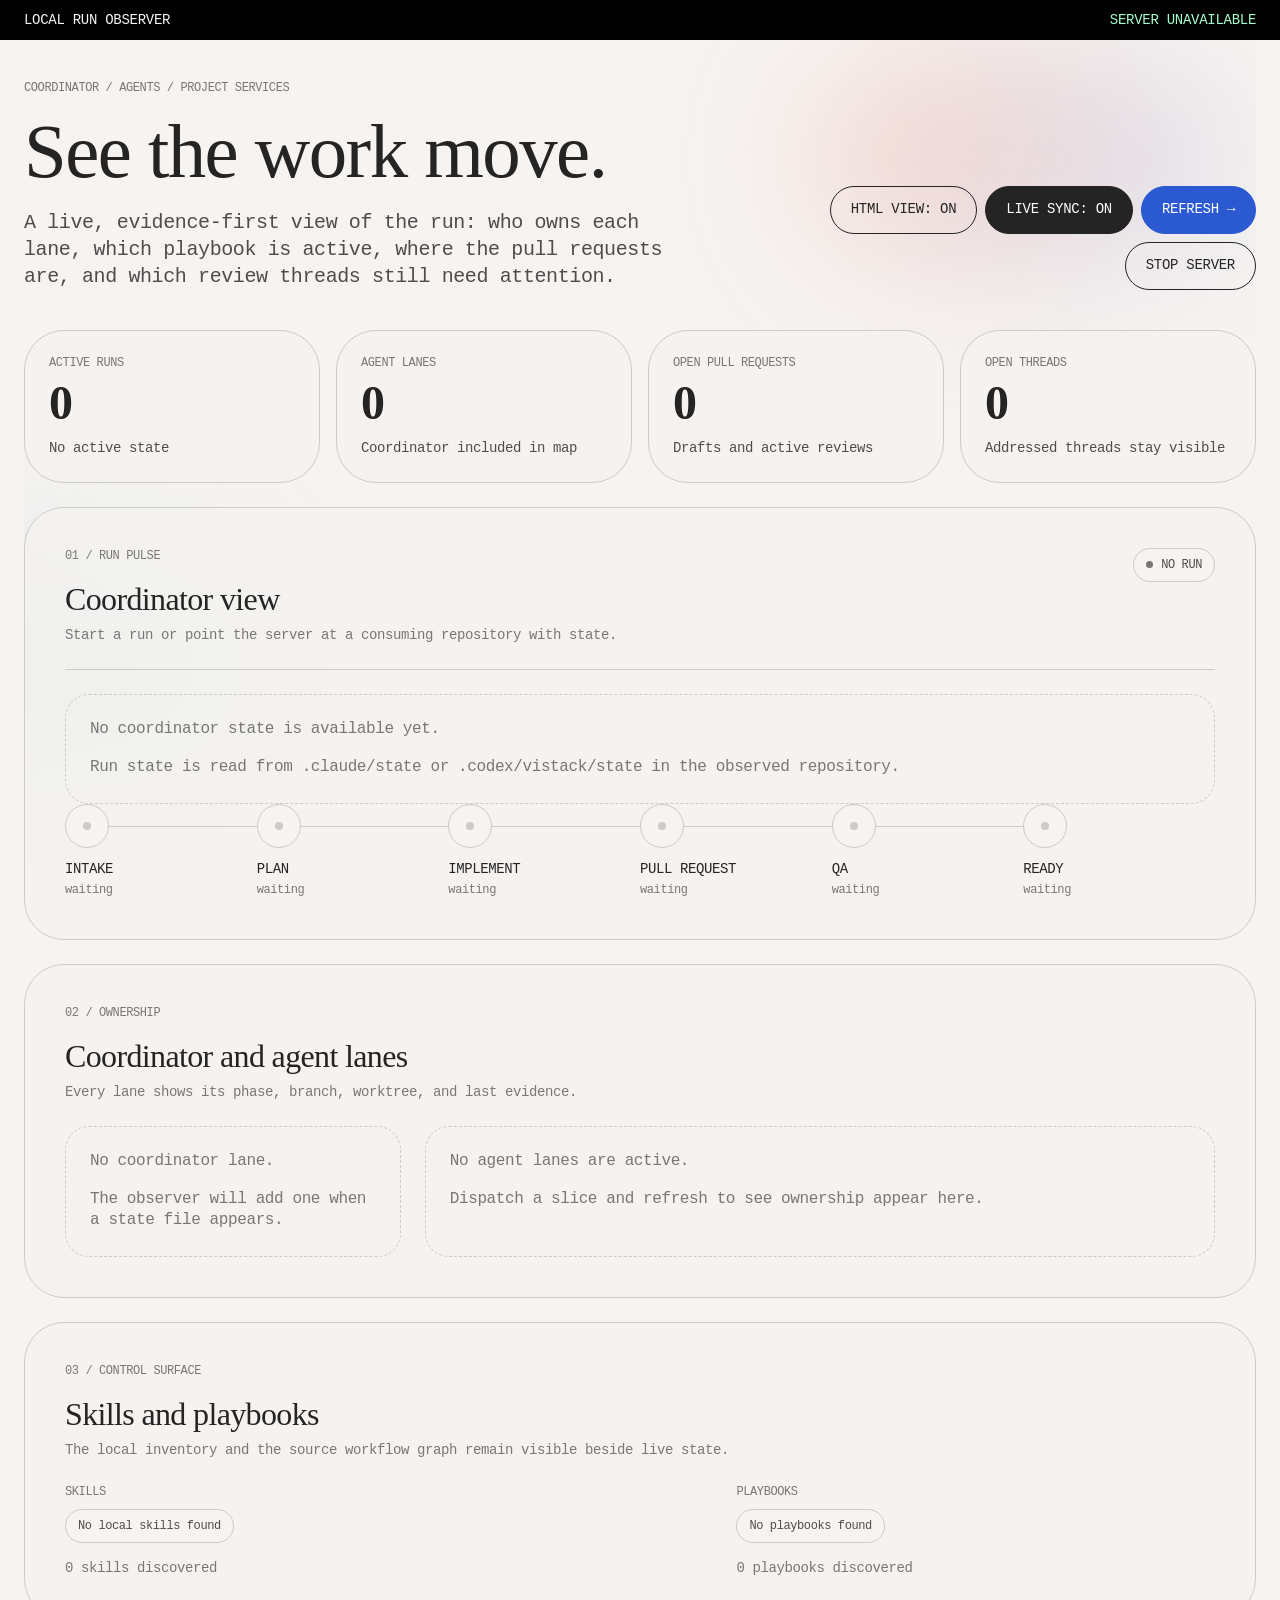
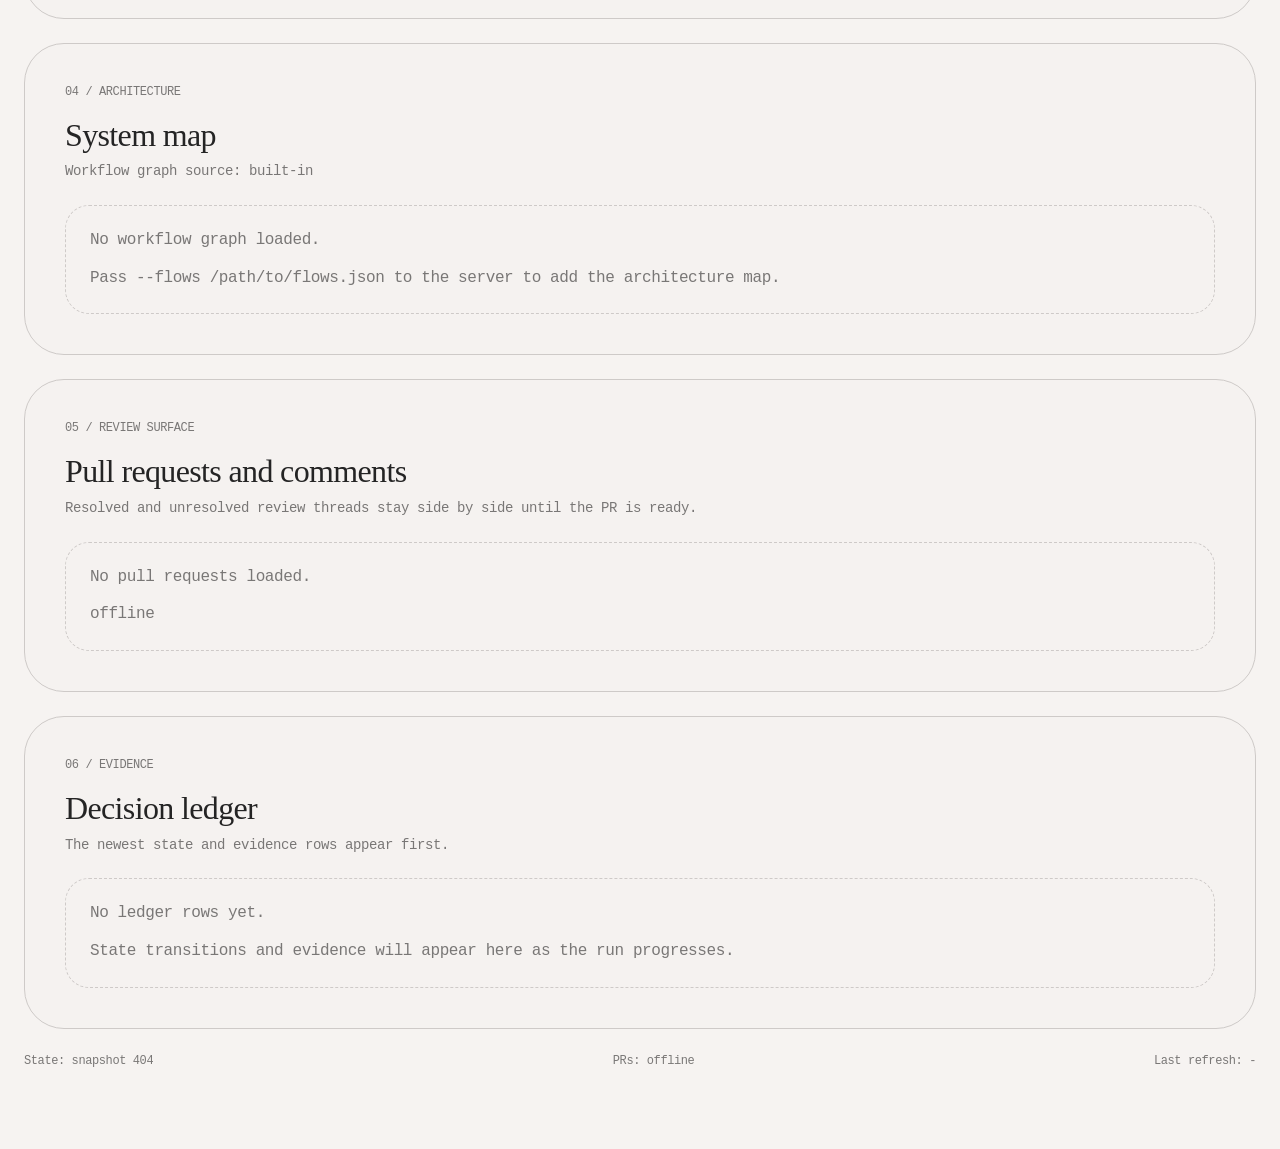
==== visualizer/index.html @ 1cca0b89 "Add local workflow observer" ====
<!doctype html>
<html lang="en">
  <head>
    <meta charset="utf-8">
    <meta name="viewport" content="width=device-width, initial-scale=1">
    <meta name="theme-color" content="#f6f3f1">
    <title>Run observer</title>
    <style>
      :root {
        --color-parchment: #f6f3f1;
        --color-lake-blue: #2b59d1;
        --color-periwinkle-mist: #cfdaf5;
        --color-sky-blue: #a0b5eb;
        --color-mint: #a7fccd;
        --color-coral: #ff9473;
        --color-gold: #ecda98;
        --color-crimson: #f37a0a;
        --color-off-black: #242424;
        --color-ink: #000000;
        --color-graphite: #4e4d4d;
        --color-smoke: #797776;
        --color-ash: #cecac8;
        --font-abc-diatype-mono: "ABC Diatype Mono", "JetBrains Mono", "IBM Plex Mono", ui-monospace, SFMono-Regular, Menlo, Monaco, Consolas, monospace;
        --font-untitled-serif: "Untitled Serif", Georgia, Cambria, "Times New Roman", Times, serif;
        --text-caption: 12px;
        --text-body-sm: 14px;
        --text-body: 16px;
        --text-label: 18px;
        --text-body-lg: 20px;
        --text-subheading: 24px;
        --text-heading-sm: 32px;
        --text-heading: 40px;
        --text-heading-lg: 48px;
        --spacing-8: 8px;
        --spacing-16: 16px;
        --spacing-24: 24px;
        --spacing-32: 32px;
        --spacing-40: 40px;
        --spacing-64: 64px;
        --radius-card: 40px;
        --radius-pill: 9999px;
        --page-max-width: 1432px;
      }

      * { box-sizing: border-box; }

      html { background: var(--color-parchment); }

      body {
        min-width: 320px;
        margin: 0;
        color: var(--color-off-black);
        background: var(--color-parchment);
        font-family: var(--font-abc-diatype-mono);
        font-size: var(--text-body);
        line-height: 1.35;
        letter-spacing: -0.4px;
      }

      button, a { font: inherit; }

      button { cursor: pointer; }

      .announcement {
        display: flex;
        min-height: 40px;
        align-items: center;
        justify-content: space-between;
        gap: var(--spacing-16);
        padding: 8px max(24px, calc((100vw - var(--page-max-width)) / 2));
        color: var(--color-parchment);
        background: var(--color-ink);
        font-size: var(--text-body-sm);
        text-transform: uppercase;
        letter-spacing: -0.28px;
      }

      .announcement strong { font-weight: 500; }

      .announcement span:last-child { color: var(--color-mint); }

      .shell {
        position: relative;
        width: min(100% - 48px, var(--page-max-width));
        margin: 0 auto;
        padding: var(--spacing-40) 0 80px;
        overflow: hidden;
      }

      .wash {
        position: absolute;
        z-index: 0;
        width: 420px;
        height: 220px;
        border-radius: 50%;
        filter: blur(70px);
        opacity: 0.34;
        pointer-events: none;
      }

      .wash-one { top: 10px; right: 2%; background: linear-gradient(110deg, var(--color-coral), var(--color-sky-blue)); }
      .wash-two { top: 520px; left: -180px; background: linear-gradient(110deg, var(--color-sky-blue), var(--color-mint)); }

      .topbar, .metrics, .layout, .sources { position: relative; z-index: 1; }

      .topbar {
        display: flex;
        align-items: end;
        justify-content: space-between;
        gap: var(--spacing-32);
        margin-bottom: var(--spacing-40);
      }

      .eyebrow {
        margin: 0 0 var(--spacing-16);
        color: var(--color-smoke);
        font-size: var(--text-caption);
        text-transform: uppercase;
        letter-spacing: -0.4px;
      }

      h1, h2, h3, p { margin-top: 0; }

      h1, h2, h3 { font-family: var(--font-untitled-serif); font-weight: 400; letter-spacing: -0.02em; }

      h1 { max-width: 690px; margin-bottom: var(--spacing-16); font-size: clamp(40px, 6vw, 80px); line-height: 1.05; }

      h2 { margin-bottom: 0; font-size: var(--text-heading-sm); line-height: 1.2; }

      h3 { margin-bottom: 8px; font-size: var(--text-subheading); line-height: 1.2; }

      .lede { max-width: 720px; margin-bottom: 0; color: var(--color-graphite); font-size: var(--text-body-lg); }

      .actions { display: flex; flex-wrap: wrap; justify-content: end; gap: var(--spacing-8); }

      .button {
        min-height: 48px;
        border: 1px solid var(--color-off-black);
        border-radius: 100px;
        padding: 12px 20px;
        color: var(--color-off-black);
        background: transparent;
        font-size: var(--text-body-sm);
        text-transform: uppercase;
        letter-spacing: -0.28px;
      }

      .button:hover, .button:focus-visible { background: var(--color-periwinkle-mist); outline: none; }

      .button-blue { border-color: var(--color-lake-blue); color: #fff; background: var(--color-lake-blue); }
      .button-blue:hover, .button-blue:focus-visible { color: var(--color-off-black); background: var(--color-sky-blue); }
      .button-dark { color: #fff; background: var(--color-off-black); }
      .button-dark:hover, .button-dark:focus-visible { color: var(--color-off-black); }

      .metrics {
        display: grid;
        grid-template-columns: repeat(4, 1fr);
        gap: var(--spacing-16);
        margin-bottom: var(--spacing-24);
      }

      .metric, .panel {
        border: 1px solid var(--color-ash);
        border-radius: var(--radius-card);
        background: rgba(246, 243, 241, 0.8);
      }

      .metric { min-height: 134px; padding: var(--spacing-24); }

      .metric-label, .meta-label {
        display: block;
        margin-bottom: var(--spacing-8);
        color: var(--color-smoke);
        font-size: var(--text-caption);
        text-transform: uppercase;
      }

      .metric-value { font-family: var(--font-untitled-serif); font-size: var(--text-heading-lg); line-height: 1; }

      .metric-note { margin: 12px 0 0; color: var(--color-graphite); font-size: var(--text-body-sm); }

      .layout { display: grid; gap: var(--spacing-24); }

      .panel { padding: var(--spacing-40); }

      .panel-header {
        display: flex;
        align-items: start;
        justify-content: space-between;
        gap: var(--spacing-16);
        margin-bottom: var(--spacing-24);
      }

      .panel-title { margin-bottom: 8px; }

      .panel-kicker { margin: 0; color: var(--color-smoke); font-size: var(--text-body-sm); }

      .status {
        display: inline-flex;
        align-items: center;
        gap: 8px;
        border: 1px solid var(--color-ash);
        border-radius: var(--radius-pill);
        padding: 8px 12px;
        color: var(--color-graphite);
        background: var(--color-parchment);
        font-size: var(--text-caption);
        text-transform: uppercase;
        white-space: nowrap;
      }

      .status::before { width: 7px; height: 7px; border-radius: 50%; background: var(--color-smoke); content: ""; }
      .status-live::before, .status-pass::before { background: #22834b; }
      .status-warn::before { background: var(--color-crimson); }
      .status-fail::before { background: var(--color-coral); }

      .run-summary {
        display: grid;
        grid-template-columns: 1.4fr 1fr 1fr;
        gap: var(--spacing-16);
        border-top: 1px solid var(--color-ash);
        padding-top: var(--spacing-24);
      }

      .summary-value { margin: 0; color: var(--color-off-black); font-size: var(--text-label); }
      .summary-value.serif { font-family: var(--font-untitled-serif); font-size: var(--text-subheading); }
      .summary-value.muted { color: var(--color-smoke); }

      .pipeline {
        display: grid;
        grid-template-columns: repeat(6, minmax(120px, 1fr));
        gap: 0;
        overflow-x: auto;
      }

      .stage { position: relative; min-width: 120px; padding-right: var(--spacing-16); }
      .stage:not(:last-child)::after { position: absolute; top: 22px; right: 0; width: 100%; border-top: 1px solid var(--color-ash); content: ""; }
      .stage-dot { position: relative; z-index: 1; width: 44px; height: 44px; margin-bottom: 12px; border: 1px solid var(--color-ash); border-radius: 50%; background: var(--color-parchment); }
      .stage-dot::after { position: absolute; top: 50%; left: 50%; width: 8px; height: 8px; border-radius: 50%; background: var(--color-ash); content: ""; transform: translate(-50%, -50%); }
      .stage.is-current .stage-dot { border-color: var(--color-lake-blue); background: var(--color-periwinkle-mist); }
      .stage.is-current .stage-dot::after { background: var(--color-lake-blue); }
      .stage.is-done .stage-dot::after { background: #22834b; }
      .stage-label { margin: 0 0 4px; font-size: var(--text-body-sm); text-transform: uppercase; }
      .stage-detail { margin: 0; color: var(--color-smoke); font-size: var(--text-caption); }

      .split { display: grid; grid-template-columns: minmax(250px, 0.85fr) minmax(0, 2fr); gap: var(--spacing-24); }

      .coordinator-card { min-height: 100%; border-radius: 24px; padding: var(--spacing-24); background: var(--color-periwinkle-mist); }
      .coordinator-card h3 { margin-bottom: var(--spacing-24); }
      .coordinator-card .meta-label { color: var(--color-graphite); }
      .monitor-row { display: flex; align-items: center; justify-content: space-between; gap: 12px; border-top: 1px solid rgba(36, 36, 36, 0.2); padding: 12px 0; font-size: var(--text-body-sm); }
      .monitor-row:last-child { padding-bottom: 0; }
      .monitor-row strong { font-weight: 500; text-align: right; }

      .agent-grid { display: grid; grid-template-columns: repeat(2, minmax(0, 1fr)); gap: var(--spacing-16); }
      .agent-card { border: 1px solid var(--color-ash); border-radius: 24px; padding: var(--spacing-24); background: rgba(246, 243, 241, 0.72); }
      .agent-top { display: flex; align-items: start; justify-content: space-between; gap: 12px; margin-bottom: var(--spacing-16); }
      .agent-role { margin: 0; font-family: var(--font-untitled-serif); font-size: var(--text-subheading); }
      .agent-model { color: var(--color-smoke); font-size: var(--text-caption); text-transform: uppercase; }
      .agent-meta { display: grid; gap: 8px; margin: 0; }
      .agent-meta div { display: flex; justify-content: space-between; gap: var(--spacing-16); font-size: var(--text-body-sm); }
      .agent-meta dt { color: var(--color-smoke); text-transform: uppercase; }
      .agent-meta dd { max-width: 68%; margin: 0; overflow: hidden; text-align: right; text-overflow: ellipsis; white-space: nowrap; }

      .surface-grid { display: grid; grid-template-columns: minmax(0, 1.15fr) minmax(0, 0.85fr); gap: var(--spacing-24); }
      .chip-list { display: flex; flex-wrap: wrap; gap: 8px; }
      .chip { border: 1px solid var(--color-ash); border-radius: var(--radius-pill); padding: 8px 12px; color: var(--color-graphite); background: var(--color-parchment); font-size: var(--text-caption); }
      .chip.active { border-color: var(--color-lake-blue); color: var(--color-off-black); background: var(--color-periwinkle-mist); }
      .surface-note { margin: var(--spacing-16) 0 0; color: var(--color-smoke); font-size: var(--text-body-sm); }

      .pr-list { display: grid; gap: var(--spacing-16); }
      .pr-card { border: 1px solid var(--color-ash); border-radius: 24px; padding: var(--spacing-24); background: rgba(246, 243, 241, 0.72); }
      .pr-head { display: flex; align-items: start; justify-content: space-between; gap: var(--spacing-16); margin-bottom: var(--spacing-16); }
      .pr-title { margin: 0; font-family: var(--font-untitled-serif); font-size: var(--text-subheading); line-height: 1.2; }
      .pr-title a { color: inherit; text-decoration: none; }
      .pr-title a:hover { text-decoration: underline; }
      .pr-number { color: var(--color-smoke); font-family: var(--font-abc-diatype-mono); font-size: var(--text-body-sm); }
      .pr-meta { display: flex; flex-wrap: wrap; gap: 8px 16px; color: var(--color-graphite); font-size: var(--text-body-sm); }
      .pr-meta span { display: inline-flex; align-items: center; gap: 6px; }
      .comment-count { border-radius: var(--radius-pill); padding: 6px 10px; font-size: var(--text-caption); text-transform: uppercase; }
      .comment-count.addressed { background: var(--color-mint); }
      .comment-count.open { background: var(--color-coral); }
      .thread-list { display: flex; flex-wrap: wrap; gap: 8px; margin-top: var(--spacing-16); }
      .thread { border: 1px solid var(--color-ash); border-radius: var(--radius-pill); padding: 6px 10px; color: var(--color-smoke); font-size: var(--text-caption); }
      .thread.is-open { border-color: var(--color-coral); color: var(--color-off-black); }

      .activity { width: 100%; border-collapse: collapse; font-size: var(--text-body-sm); }
      .activity th { padding: 0 12px 12px 0; color: var(--color-smoke); font-size: var(--text-caption); font-weight: 400; text-align: left; text-transform: uppercase; }
      .activity td { border-top: 1px solid var(--color-ash); padding: 12px 12px 12px 0; vertical-align: top; }
      .activity td:first-child { width: 150px; color: var(--color-smoke); white-space: nowrap; }
      .activity td:nth-child(2) { width: 100px; text-transform: uppercase; }
      .activity td:last-child { color: var(--color-graphite); }
      .result-pass { color: #22834b; }
      .result-fail { color: var(--color-crimson); }

      .map { display: grid; grid-template-columns: repeat(7, minmax(150px, 1fr)); gap: 12px; overflow-x: auto; }
      .map-column { min-width: 150px; }
      .map-column-title { min-height: 38px; border-bottom: 1px solid var(--color-ash); color: var(--color-smoke); font-size: var(--text-caption); text-transform: uppercase; }
      .map-items { display: grid; gap: 8px; padding-top: 12px; }
      .map-item { border: 1px solid var(--color-ash); border-radius: var(--radius-pill); padding: 10px 12px; background: var(--color-parchment); font-size: var(--text-caption); }
      .map-item small { display: block; margin-top: 4px; color: var(--color-smoke); font-size: 10px; }

      .empty { border: 1px dashed var(--color-ash); border-radius: 24px; padding: var(--spacing-24); color: var(--color-smoke); }
      .empty p:last-child { margin-bottom: 0; }

      .sources { display: flex; flex-wrap: wrap; justify-content: space-between; gap: var(--spacing-16); margin-top: var(--spacing-24); color: var(--color-smoke); font-size: var(--text-caption); }
      .sources span { max-width: 100%; overflow: hidden; text-overflow: ellipsis; white-space: nowrap; }

      .view-disabled .metrics, .view-disabled .layout, .view-disabled .sources { display: none; }
      .view-disabled .shell { min-height: calc(100vh - 40px); }
      .view-disabled .topbar { opacity: 0.55; }
      .view-disabled .topbar:has(#view-toggle:focus-visible) { opacity: 1; }

      @media (max-width: 920px) {
        .topbar, .split, .surface-grid { grid-template-columns: 1fr; }
        .topbar { align-items: start; flex-direction: column; }
        .actions { justify-content: start; }
        .metrics { grid-template-columns: repeat(2, 1fr); }
        .run-summary { grid-template-columns: 1fr 1fr; }
        .run-summary > :first-child { grid-column: 1 / -1; }
      }

      @media (max-width: 620px) {
        .announcement { padding: 8px 16px; }
        .shell { width: min(100% - 32px, var(--page-max-width)); padding-top: var(--spacing-24); }
        .panel { padding: var(--spacing-24); }
        .metrics, .agent-grid { grid-template-columns: 1fr; }
        .run-summary { grid-template-columns: 1fr; }
        .run-summary > :first-child { grid-column: auto; }
        .panel-header { flex-direction: column; }
        .activity th:nth-child(3), .activity td:nth-child(3) { display: none; }
      }
    </style>
  </head>
  <body>
    <div class="announcement">
      <strong>LOCAL RUN OBSERVER</strong>
      <span id="connection-status">STARTING</span>
    </div>

    <main class="shell">
      <div class="wash wash-one"></div>
      <div class="wash wash-two"></div>

      <header class="topbar">
        <div>
          <p class="eyebrow">Coordinator / agents / project services</p>
          <h1>See the work move.</h1>
          <p class="lede">A live, evidence-first view of the run: who owns each lane, which playbook is active, where the pull requests are, and which review threads still need attention.</p>
        </div>
        <div class="actions" aria-label="Observer controls">
          <button class="button" id="view-toggle" type="button" aria-pressed="true">HTML VIEW: ON</button>
          <button class="button button-dark" id="sync-toggle" type="button" aria-pressed="true">LIVE SYNC: ON</button>
          <button class="button button-blue" id="refresh-now" type="button">REFRESH →</button>
          <button class="button" id="server-stop" type="button">STOP SERVER</button>
        </div>
      </header>

      <section class="metrics" aria-label="Run metrics">
        <article class="metric"><span class="metric-label">Active runs</span><strong class="metric-value" id="metric-runs">0</strong><p class="metric-note" id="metric-run-note">No state loaded</p></article>
        <article class="metric"><span class="metric-label">Agent lanes</span><strong class="metric-value" id="metric-agents">0</strong><p class="metric-note">Coordinator included in map</p></article>
        <article class="metric"><span class="metric-label">Open pull requests</span><strong class="metric-value" id="metric-prs">0</strong><p class="metric-note">Drafts and active reviews</p></article>
        <article class="metric"><span class="metric-label">Open threads</span><strong class="metric-value" id="metric-threads">0</strong><p class="metric-note">Addressed threads stay visible</p></article>
      </section>

      <div class="layout">
        <section class="panel" aria-labelledby="run-heading">
          <div class="panel-header">
            <div>
              <p class="eyebrow">01 / Run pulse</p>
              <h2 class="panel-title" id="run-heading">Coordinator view</h2>
              <p class="panel-kicker" id="run-kicker">Waiting for a state file.</p>
            </div>
            <span class="status" id="run-status">NO RUN</span>
          </div>
          <div class="run-summary" id="run-summary"></div>
          <div class="pipeline" id="pipeline" aria-label="Run phases"></div>
        </section>

        <section class="panel" aria-labelledby="agents-heading">
          <div class="panel-header">
            <div>
              <p class="eyebrow">02 / Ownership</p>
              <h2 class="panel-title" id="agents-heading">Coordinator and agent lanes</h2>
              <p class="panel-kicker">Every lane shows its phase, branch, worktree, and last evidence.</p>
            </div>
          </div>
          <div class="split">
            <div id="coordinator-slot"></div>
            <div class="agent-grid" id="agent-grid"></div>
          </div>
        </section>

        <section class="panel" aria-labelledby="surfaces-heading">
          <div class="panel-header">
            <div>
              <p class="eyebrow">03 / Control surface</p>
              <h2 class="panel-title" id="surfaces-heading">Skills and playbooks</h2>
              <p class="panel-kicker">The local inventory and the source workflow graph remain visible beside live state.</p>
            </div>
          </div>
          <div class="surface-grid">
            <div>
              <span class="meta-label">Skills</span>
              <div class="chip-list" id="skill-list"></div>
              <p class="surface-note" id="skill-note"></p>
            </div>
            <div>
              <span class="meta-label">Playbooks</span>
              <div class="chip-list" id="playbook-list"></div>
              <p class="surface-note" id="playbook-note"></p>
            </div>
          </div>
        </section>

        <section class="panel" aria-labelledby="map-heading">
          <div class="panel-header">
            <div>
              <p class="eyebrow">04 / Architecture</p>
              <h2 class="panel-title" id="map-heading">System map</h2>
              <p class="panel-kicker" id="map-kicker">Workflow graph source is optional; the built-in map keeps the view useful offline.</p>
            </div>
          </div>
          <div class="map" id="system-map"></div>
        </section>

        <section class="panel" aria-labelledby="prs-heading">
          <div class="panel-header">
            <div>
              <p class="eyebrow">05 / Review surface</p>
              <h2 class="panel-title" id="prs-heading">Pull requests and comments</h2>
              <p class="panel-kicker">Resolved and unresolved review threads stay side by side until the PR is ready.</p>
            </div>
          </div>
          <div class="pr-list" id="pr-list"></div>
        </section>

        <section class="panel" aria-labelledby="activity-heading">
          <div class="panel-header">
            <div>
              <p class="eyebrow">06 / Evidence</p>
              <h2 class="panel-title" id="activity-heading">Decision ledger</h2>
              <p class="panel-kicker">The newest state and evidence rows appear first.</p>
            </div>
          </div>
          <div id="activity-slot"></div>
        </section>
      </div>

      <footer class="sources">
        <span id="source-state">State: waiting</span>
        <span id="source-prs">PRs: waiting</span>
        <span id="last-refresh">Last refresh: never</span>
      </footer>
    </main>

    <script>
      (() => {
        const phases = [
          ["intake", "INTAKE"],
          ["plan", "PLAN"],
          ["implement", "IMPLEMENT"],
          ["pr", "PULL REQUEST"],
          ["qa", "QA"],
          ["ready", "READY"],
        ];
        const phaseRank = { intake: 0, grooming: 0, planned: 1, plan: 1, dispatched: 2, implementing: 2, implement: 2, "pr-open": 3, pr: 3, qa: 4, audit: 4, "merge-ready": 5, ready: 5 };
        const demo = {
          generatedAt: null,
          repo: { branch: "-", dirty: false, statusCount: 0 },
          source: { flows: "built-in", inventory: "repository", prs: "offline", state: "no state file found" },
          run: null,
          runs: [],
          agents: [],
          ledger: [],
          pullRequests: [],
          inventory: { skills: [], playbooks: [] },
          flow: { columns: [], components: [], flows: [] },
        };
        let current = demo;
        let viewEnabled = localStorage.getItem("run-observer-view") !== "off";
        let liveSync = localStorage.getItem("run-observer-sync") !== "off";
        let fetchInFlight = false;

        const $ = (id) => document.getElementById(id);
        const escapeHtml = (value) => String(value ?? "-").replace(/[&<>"']/g, (character) => ({ "&": "&amp;", "<": "&lt;", ">": "&gt;", '"': "&quot;", "'": "&#39;" })[character]);
        const safeUrl = (value) => /^https?:\/\//i.test(String(value ?? "")) ? String(value) : "#";
        const compact = (value, fallback = "-") => String(value ?? fallback);
        const dateText = (value) => value ? new Date(value).toLocaleString([], { month: "short", day: "numeric", hour: "2-digit", minute: "2-digit" }) : "-";
        const statusClass = (value) => String(value ?? "").toLowerCase().includes("fail") ? "status-fail" : String(value ?? "").toLowerCase().includes("block") ? "status-warn" : "status-pass";

        function setConnection(label, className = "") {
          $("connection-status").textContent = label;
          $("connection-status").className = className;
        }

        function renderMetrics(data) {
          const openPrs = (data.pullRequests ?? []).filter((pr) => String(pr.state).toUpperCase() === "OPEN");
          const openThreads = openPrs.reduce((total, pr) => total + (pr.comments?.unaddressed ?? 0), 0);
          $("metric-runs").textContent = String((data.runs ?? []).length);
          $("metric-run-note").textContent = data.run ? compact(data.run.slug, "Active run") : "No active state";
          $("metric-agents").textContent = String((data.agents ?? []).filter((agent) => agent.role !== "coordinator").length);
          $("metric-prs").textContent = String(openPrs.length);
          $("metric-threads").textContent = String(openThreads);
        }

        function renderRun(data) {
          const run = data.run;
          if (!run) {
            $("run-status").className = "status";
            $("run-status").textContent = "NO RUN";
            $("run-kicker").textContent = "Start a run or point the server at a consuming repository with state.";
            $("run-summary").innerHTML = `<div class="empty" style="grid-column: 1 / -1"><p>No coordinator state is available yet.</p><p>Run state is read from <code>.claude/state</code> or <code>.codex/vistack/state</code> in the observed repository.</p></div>`;
          } else {
            $("run-status").className = `status ${statusClass(run.phase)}`;
            $("run-status").textContent = compact(run.phase, "UNKNOWN");
            $("run-kicker").textContent = compact(run.objective, "Run objective not recorded");
            const monitor = run.monitor ?? {};
            $("run-summary").innerHTML = [
              ["Run", compact(run.slug, "unnamed"), "serif"],
              ["Playbook", compact(run.playbook, "-"), ""],
              ["Head / branch", compact(run.base_branch ?? run.baseBranch, "-"), ""],
              ["Last progress", dateText(monitor.last_progress_at ?? monitor.lastProgressAt), ""],
            ].map(([label, value, className]) => `<div><span class="meta-label">${escapeHtml(label)}</span><p class="summary-value ${className}">${escapeHtml(value)}</p></div>`).join("");
          }

          const rank = phaseRank[String(run?.phase ?? "").toLowerCase()] ?? 0;
          $("pipeline").innerHTML = phases.map(([key, label], index) => {
            const state = index < rank ? "is-done" : index === rank && run ? "is-current" : "";
            const detail = index < rank ? "complete" : index === rank && run ? compact(run.phase, "active") : "waiting";
            return `<div class="stage ${state}"><div class="stage-dot" aria-hidden="true"></div><p class="stage-label">${label}</p><p class="stage-detail">${escapeHtml(detail)}</p></div>`;
          }).join("");
        }

        function renderAgents(data) {
          const coordinator = (data.agents ?? []).find((agent) => agent.role === "coordinator");
          const agents = (data.agents ?? []).filter((agent) => agent.role !== "coordinator");
          $("coordinator-slot").innerHTML = coordinator ? `<article class="coordinator-card"><p class="eyebrow">Run owner</p><h3>Coordinator</h3><div class="monitor-row"><span>Phase</span><strong>${escapeHtml(coordinator.phase)}</strong></div><div class="monitor-row"><span>Monitor</span><strong>${escapeHtml(coordinator.monitor?.status ?? "not recorded")}</strong></div><div class="monitor-row"><span>Branch</span><strong title="${escapeHtml(coordinator.branch)}">${escapeHtml(coordinator.branch)}</strong></div><div class="monitor-row"><span>Evidence</span><strong title="${escapeHtml(coordinator.lastEvidence)}">${escapeHtml(coordinator.lastEvidence)}</strong></div></article>` : `<div class="empty"><p>No coordinator lane.</p><p>The observer will add one when a state file appears.</p></div>`;
          $("agent-grid").innerHTML = agents.length ? agents.map((agent) => `<article class="agent-card"><div class="agent-top"><div><p class="agent-role">${escapeHtml(agent.role)}</p><span class="agent-model">${escapeHtml(agent.model)} / ${escapeHtml(agent.slice)}</span></div><span class="status ${statusClass(agent.phase)}">${escapeHtml(agent.phase)}</span></div><dl class="agent-meta"><div><dt>Branch</dt><dd title="${escapeHtml(agent.branch)}">${escapeHtml(agent.branch)}</dd></div><div><dt>Worktree</dt><dd title="${escapeHtml(agent.worktree)}">${escapeHtml(agent.worktree)}</dd></div><div><dt>Evidence</dt><dd title="${escapeHtml(agent.lastEvidence)}">${escapeHtml(agent.lastEvidence)}</dd></div></dl></article>`).join("") : `<div class="empty" style="grid-column: 1 / -1"><p>No agent lanes are active.</p><p>Dispatch a slice and refresh to see ownership appear here.</p></div>`;
        }

        function renderInventory(data) {
          const skills = data.inventory?.skills ?? [];
          const playbooks = data.inventory?.playbooks ?? [];
          const activePlaybook = data.run?.playbook;
          $("skill-list").innerHTML = skills.length ? skills.slice(0, 24).map((skill) => `<span class="chip ${skill === "vistack" ? "active" : ""}">${escapeHtml(skill)}</span>`).join("") : `<span class="chip">No local skills found</span>`;
          $("playbook-list").innerHTML = playbooks.length ? playbooks.map((playbook) => `<span class="chip ${playbook === activePlaybook ? "active" : ""}">${escapeHtml(playbook)}</span>`).join("") : `<span class="chip">No playbooks found</span>`;
          $("skill-note").textContent = skills.length > 24 ? `${skills.length - 24} more skills in the repository` : `${skills.length} skill${skills.length === 1 ? "" : "s"} discovered`;
          $("playbook-note").textContent = `${playbooks.length} playbook${playbooks.length === 1 ? "" : "s"} discovered`;
        }

        function renderMap(data) {
          const columns = data.flow?.columns ?? [];
          const components = data.flow?.components ?? [];
          $("map-kicker").textContent = `Workflow graph source: ${compact(data.source?.flows, "built-in")}`;
          $("system-map").innerHTML = columns.length ? columns.map((column) => {
            const items = components.filter((component) => component.column === column.id);
            return `<div class="map-column"><div class="map-column-title">${escapeHtml(column.label)}</div><div class="map-items">${items.length ? items.map((item) => `<div class="map-item">${escapeHtml(item.name)}<small>${escapeHtml(item.subtitle)}</small></div>`).join("") : `<div class="map-item">Waiting<small>No component data</small></div>`}</div></div>`;
          }).join("") : `<div class="empty" style="grid-column: 1 / -1"><p>No workflow graph loaded.</p><p>Pass <code>--flows /path/to/flows.json</code> to the server to add the architecture map.</p></div>`;
        }

        function renderPullRequests(data) {
          const prs = data.pullRequests ?? [];
          $("pr-list").innerHTML = prs.length ? prs.map((pr) => {
            const comments = pr.comments ?? {};
            const state = pr.state === "OPEN" && pr.draft ? "DRAFT" : compact(pr.state, "UNKNOWN");
            const threadMarkup = comments.available && comments.threads?.length ? `<div class="thread-list">${comments.threads.slice(0, 12).map((thread) => `<span class="thread ${thread.addressed ? "" : "is-open"}">${thread.addressed ? "ADDRESSED" : "OPEN"} / ${escapeHtml(thread.author)}</span>`).join("")}</div>` : comments.available ? `<div class="thread-list"><span class="thread">No review threads</span></div>` : `<div class="thread-list"><span class="thread">Thread data unavailable</span></div>`;
            return `<article class="pr-card"><div class="pr-head"><div><p class="pr-title"><a href="${escapeHtml(safeUrl(pr.url))}" target="_blank" rel="noreferrer">${escapeHtml(pr.title)}</a> <span class="pr-number">#${escapeHtml(pr.number)}</span></p></div><span class="status ${state === "OPEN" || state === "DRAFT" ? "status-warn" : state === "MERGED" ? "status-pass" : "status"}">${escapeHtml(state)}</span></div><div class="pr-meta"><span>${escapeHtml(pr.head)} → ${escapeHtml(pr.base)}</span><span>Updated ${escapeHtml(dateText(pr.updatedAt))}</span><span class="comment-count addressed">${escapeHtml(comments.addressed ?? 0)} addressed</span><span class="comment-count open">${escapeHtml(comments.unaddressed ?? 0)} open</span></div>${threadMarkup}</article>`;
          }).join("") : `<div class="empty"><p>No pull requests loaded.</p><p>${escapeHtml(data.source?.prs ?? "Use GitHub CLI or pass a fixture with --pr-data")}</p></div>`;
        }

        function renderActivity(data) {
          const rows = data.ledger ?? [];
          $("activity-slot").innerHTML = rows.length ? `<table class="activity"><thead><tr><th>Time</th><th>Phase</th><th>Slice</th><th>Decision / evidence</th></tr></thead><tbody>${rows.map((row) => `<tr><td>${escapeHtml(dateText(row.ts))}</td><td class="${String(row.result).toLowerCase() === "ok" ? "result-pass" : String(row.result).toLowerCase().includes("fail") ? "result-fail" : ""}">${escapeHtml(row.phase)}</td><td>${escapeHtml(row.slice)}</td><td><strong>${escapeHtml(row.decision)}</strong><br><span>${escapeHtml(row.reason)}</span>${row.evidence ? `<br><span>${escapeHtml(row.evidence)}</span>` : ""}</td></tr>`).join("")}</tbody></table>` : `<div class="empty"><p>No ledger rows yet.</p><p>State transitions and evidence will appear here as the run progresses.</p></div>`;
        }

        function render(data) {
          current = data;
          renderMetrics(data);
          renderRun(data);
          renderAgents(data);
          renderInventory(data);
          renderMap(data);
          renderPullRequests(data);
          renderActivity(data);
          $("source-state").textContent = `State: ${compact(data.source?.state)}`;
          $("source-prs").textContent = `PRs: ${compact(data.source?.prs)}`;
          $("last-refresh").textContent = `Last refresh: ${dateText(data.generatedAt)}`;
        }

        async function refresh() {
          if (fetchInFlight || window.location.protocol === "file:") return;
          fetchInFlight = true;
          try {
            const response = await fetch(`/api/snapshot?at=${Date.now()}`, { cache: "no-store" });
            if (!response.ok) throw new Error(`snapshot ${response.status}`);
            render(await response.json());
            setConnection("LIVE", "status-live");
          } catch (error) {
            setConnection("SERVER UNAVAILABLE", "status-warn");
            $("source-state").textContent = `State: ${error.message}`;
          } finally {
            fetchInFlight = false;
          }
        }

        function syncLabel() {
          $("sync-toggle").textContent = `LIVE SYNC: ${liveSync ? "ON" : "OFF"}`;
          $("sync-toggle").setAttribute("aria-pressed", String(liveSync));
        }

        function viewLabel() {
          document.body.classList.toggle("view-disabled", !viewEnabled);
          $("view-toggle").textContent = `HTML VIEW: ${viewEnabled ? "ON" : "OFF"}`;
          $("view-toggle").setAttribute("aria-pressed", String(viewEnabled));
        }

        $("view-toggle").addEventListener("click", () => {
          viewEnabled = !viewEnabled;
          localStorage.setItem("run-observer-view", viewEnabled ? "on" : "off");
          viewLabel();
        });
        $("sync-toggle").addEventListener("click", () => {
          liveSync = !liveSync;
          localStorage.setItem("run-observer-sync", liveSync ? "on" : "off");
          syncLabel();
          setConnection(liveSync ? "LIVE SYNC" : "PAUSED", liveSync ? "status-live" : "status-warn");
        });
        $("refresh-now").addEventListener("click", refresh);
        $("server-stop").addEventListener("click", async () => {
          try {
            await fetch("/api/server/disable", { method: "POST" });
            setConnection("DISABLED", "status-warn");
            $("server-stop").textContent = "SERVER DISABLED";
            $("server-stop").disabled = true;
          } catch {
            setConnection("SERVER UNAVAILABLE", "status-warn");
          }
        });

        viewLabel();
        syncLabel();
        render(current);
        refresh();
        window.setInterval(() => { if (liveSync) refresh(); }, 5000);
      })();
    </script>
  </body>
</html>
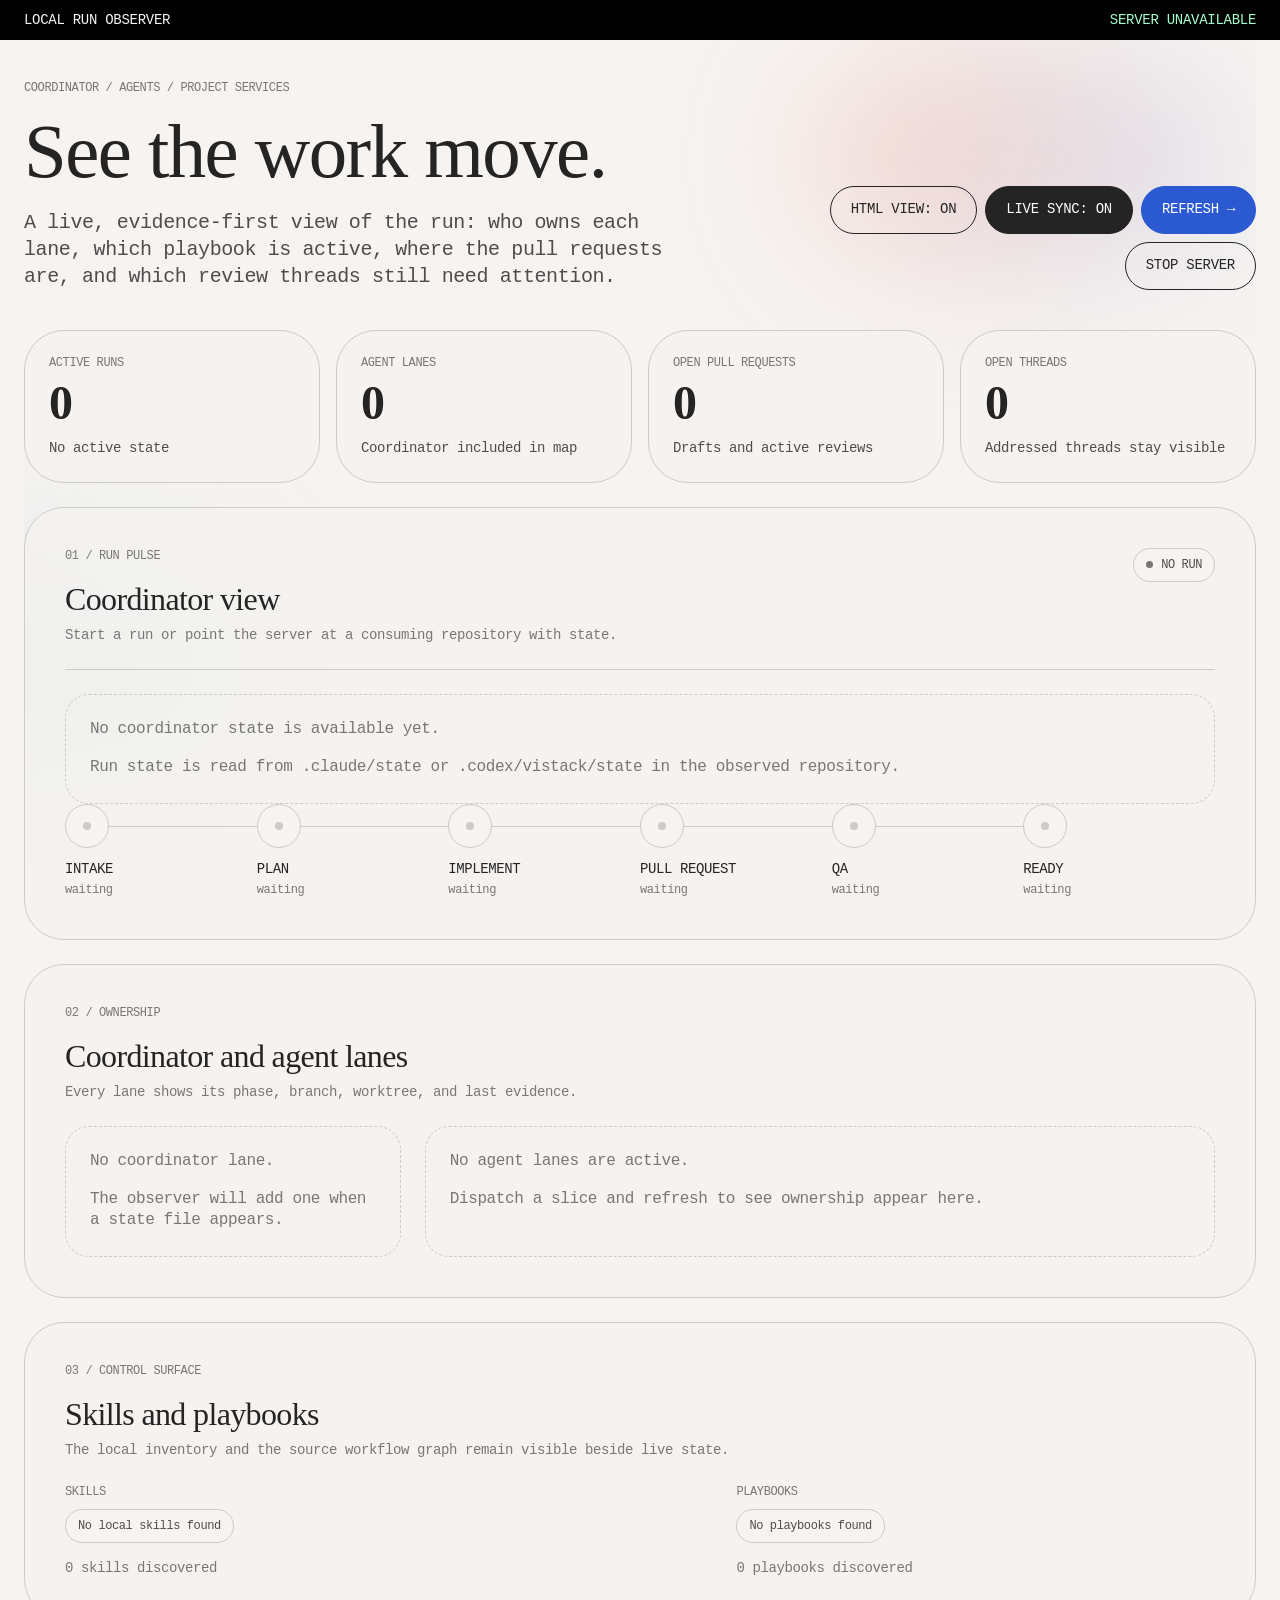
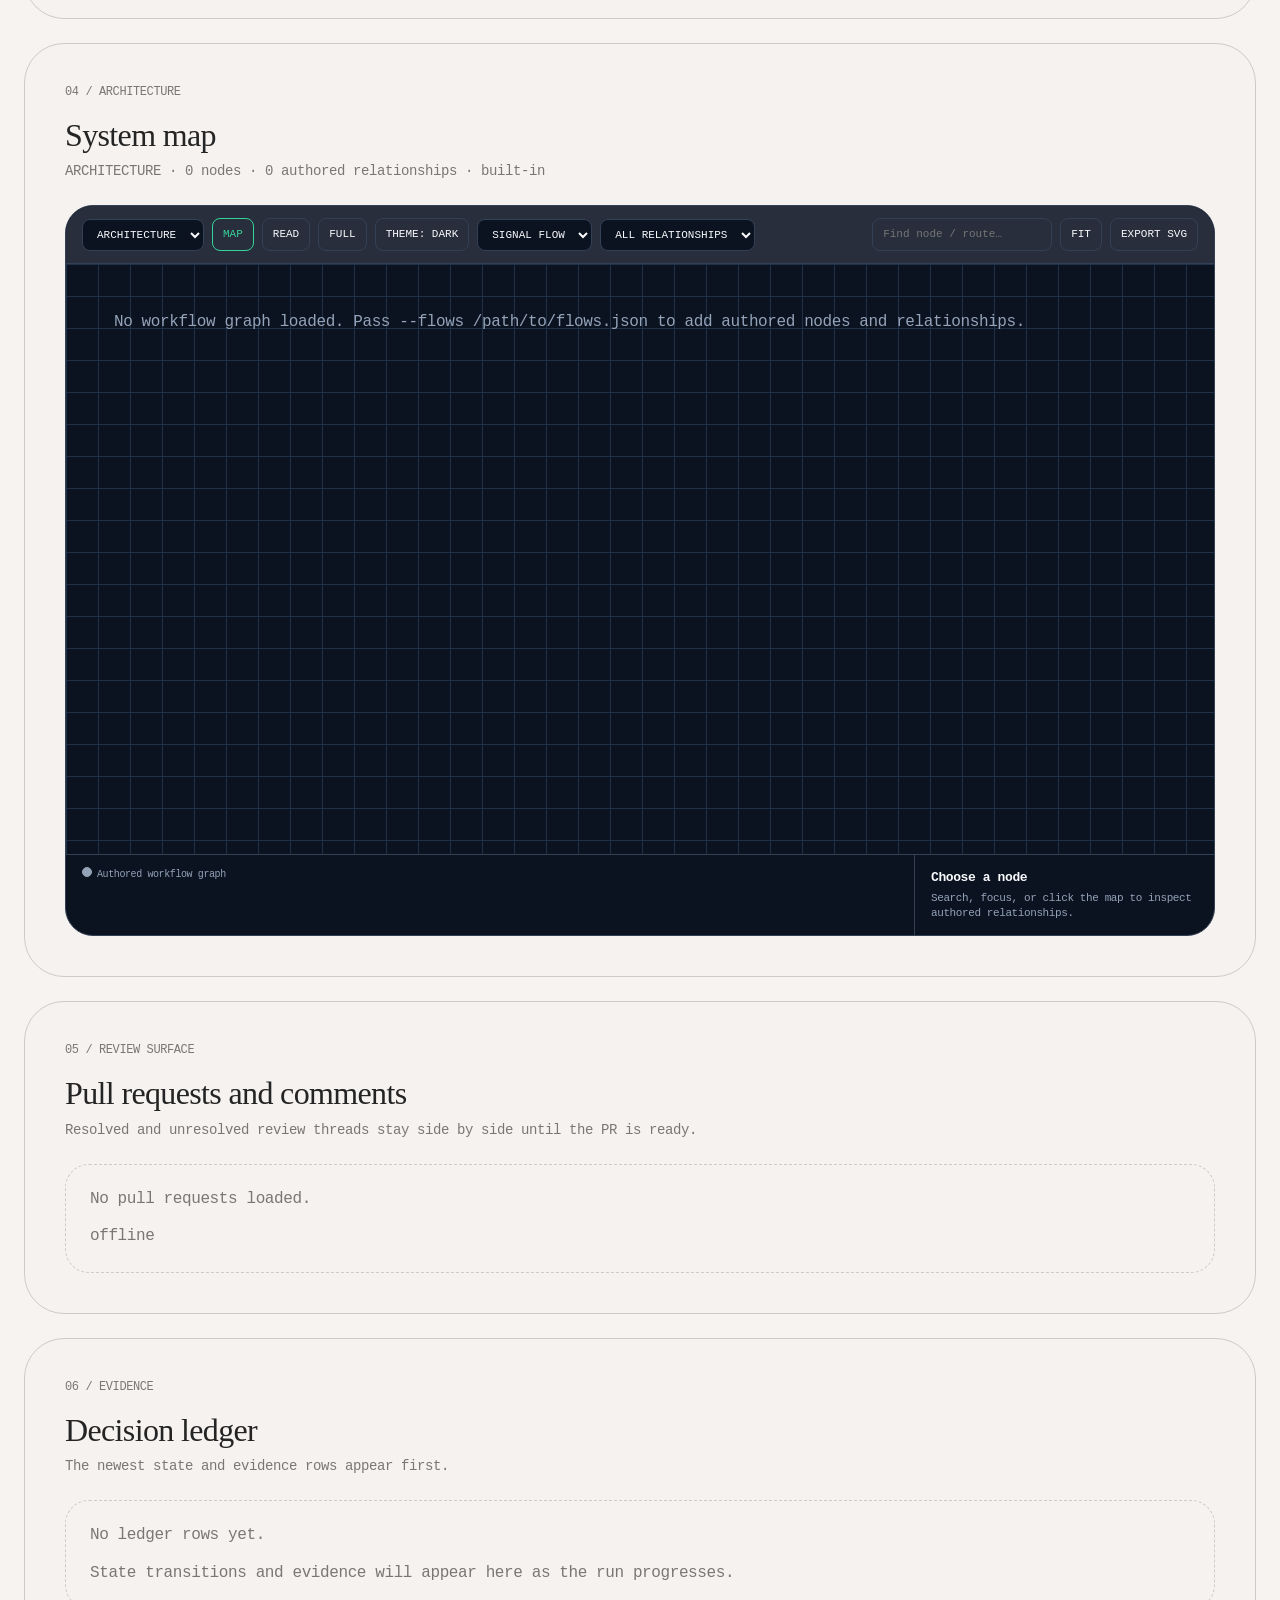
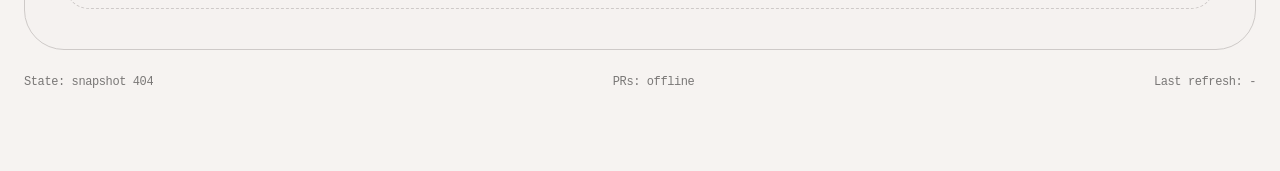
==== commit 07620d35: "Improve visualizer architecture canvas" ====
--- a/visualizer/index.html
+++ b/visualizer/index.html
@@ -283,6 +283,9 @@
       .thread-list { display: flex; flex-wrap: wrap; gap: 8px; margin-top: var(--spacing-16); }
       .thread { border: 1px solid var(--color-ash); border-radius: var(--radius-pill); padding: 6px 10px; color: var(--color-smoke); font-size: var(--text-caption); }
       .thread.is-open { border-color: var(--color-coral); color: var(--color-off-black); }
+      .pr-monitor { display: grid; grid-template-columns: auto 1fr auto; align-items: center; gap: 10px; margin-top: 16px; color: var(--color-smoke); font-size: var(--text-caption); text-transform: uppercase; }
+      .pr-monitor-track { height: 6px; overflow: hidden; border-radius: var(--radius-pill); background: var(--color-ash); }
+      .pr-monitor-fill { height: 100%; border-radius: inherit; background: #22834b; }
 
       .activity { width: 100%; border-collapse: collapse; font-size: var(--text-body-sm); }
       .activity th { padding: 0 12px 12px 0; color: var(--color-smoke); font-size: var(--text-caption); font-weight: 400; text-align: left; text-transform: uppercase; }
@@ -299,6 +302,39 @@
       .map-items { display: grid; gap: 8px; padding-top: 12px; }
       .map-item { border: 1px solid var(--color-ash); border-radius: var(--radius-pill); padding: 10px 12px; background: var(--color-parchment); font-size: var(--text-caption); }
       .map-item small { display: block; margin-top: 4px; color: var(--color-smoke); font-size: 10px; }
+
+      .archify-shell { --archify-bg: #0b1220; --archify-grid: #203047; --archify-ink: #f8fafc; --archify-muted: #94a3b8; --archify-border: #334155; --archify-accent: #34d399; position: relative; overflow: hidden; border: 1px solid var(--archify-border); border-radius: 28px; background: var(--archify-bg); color: var(--archify-ink); }
+      .archify-shell[data-theme="light"] { --archify-bg: #f8fafc; --archify-grid: #dbe4ee; --archify-ink: #0f172a; --archify-muted: #64748b; --archify-border: #cbd5e1; --archify-accent: #059669; }
+      .archify-shell[data-preset="blueprint"] { --archify-bg: #092236; --archify-grid: #1e5570; --archify-border: #34799a; --archify-accent: #64dfc1; }
+      .archify-shell[data-preset="editorial"] { --archify-bg: #262219; --archify-grid: #4b4437; --archify-border: #625a4a; --archify-accent: #dd6b3d; }
+      .archify-shell[data-theme="light"][data-preset="blueprint"] { --archify-bg: #edf7fa; --archify-grid: #b5d5e1; --archify-ink: #123344; --archify-muted: #4e7486; --archify-border: #78aabd; }
+      .archify-shell[data-theme="light"][data-preset="editorial"] { --archify-bg: #f2eee5; --archify-grid: #d8d0c2; --archify-ink: #242018; --archify-muted: #6f6658; --archify-border: #c4b9a6; }
+      .archify-toolbar { display: flex; flex-wrap: wrap; align-items: center; gap: 8px; border-bottom: 1px solid var(--archify-border); padding: 12px 16px; background: color-mix(in srgb, var(--archify-bg) 88%, white 12%); }
+      .archify-toolbar button, .archify-toolbar select, .archify-toolbar input { border: 1px solid var(--archify-border); border-radius: 8px; padding: 8px 10px; color: var(--archify-ink); background: transparent; font: inherit; font-size: 11px; }
+      .archify-toolbar button:hover, .archify-toolbar button:focus-visible, .archify-toolbar select:focus-visible, .archify-toolbar input:focus-visible { border-color: var(--archify-accent); outline: none; }
+      .archify-toolbar button.is-active { border-color: var(--archify-accent); color: var(--archify-accent); }
+      .archify-toolbar input { min-width: 180px; margin-left: auto; }
+      .archify-toolbar select { background: var(--archify-bg); }
+      .archify-canvas { min-height: 590px; overflow: auto; background-image: linear-gradient(var(--archify-grid) 1px, transparent 1px), linear-gradient(90deg, var(--archify-grid) 1px, transparent 1px); background-size: 32px 32px; }
+      .archify-canvas svg { display: block; min-width: 100%; }
+      .archify-lane { fill: color-mix(in srgb, var(--archify-bg) 84%, white 16%); stroke: var(--archify-border); stroke-width: 1; }
+      .archify-lane-label { fill: var(--archify-muted); font: 600 11px var(--font-abc-diatype-mono); letter-spacing: .08em; }
+      .archify-edge { fill: none; stroke: #64748b; stroke-width: 1.5; opacity: .68; marker-end: url(#archify-arrow); transition: opacity .15s, stroke .15s, stroke-width .15s; }
+      .archify-edge.is-route { stroke: var(--archify-accent); stroke-width: 2.7; opacity: 1; }
+      .archify-edge-label { fill: var(--archify-muted); font: 10px var(--font-abc-diatype-mono); pointer-events: none; }
+      .archify-node { cursor: pointer; }
+      .archify-node rect { fill: var(--node-fill, #1e293b); stroke: var(--node-stroke, #94a3b8); stroke-width: 1.4; transition: opacity .15s, stroke-width .15s, filter .15s; }
+      .archify-node:hover rect, .archify-node.is-selected rect { stroke: var(--archify-accent); stroke-width: 2.5; filter: drop-shadow(0 0 8px color-mix(in srgb, var(--archify-accent) 55%, transparent)); }
+      .archify-node.is-dim, .archify-edge.is-dim { opacity: .16; }
+      .archify-node-title { fill: var(--archify-ink); font: 600 12px var(--font-abc-diatype-mono); }
+      .archify-node-subtitle { fill: var(--archify-muted); font: 10px var(--font-abc-diatype-mono); }
+      .archify-detail { display: grid; grid-template-columns: 1fr minmax(220px, 300px); border-top: 1px solid var(--archify-border); }
+      .archify-legend { display: flex; flex-wrap: wrap; gap: 10px 16px; padding: 12px 16px; color: var(--archify-muted); font-size: 10px; }
+      .archify-legend span::before { display: inline-block; width: 8px; height: 8px; margin-right: 5px; border: 1px solid currentColor; border-radius: 50%; background: currentColor; content: ""; }
+      .archify-inspector { border-left: 1px solid var(--archify-border); padding: 14px 16px; color: var(--archify-muted); font-size: 11px; }
+      .archify-inspector strong { display: block; margin-bottom: 5px; color: var(--archify-ink); font-size: 13px; }
+      .archify-inspector p { margin: 0; }
+      .archify-empty { padding: 48px; color: var(--archify-muted); }
 
       .empty { border: 1px dashed var(--color-ash); border-radius: 24px; padding: var(--spacing-24); color: var(--color-smoke); }
       .empty p:last-child { margin-bottom: 0; }
@@ -421,7 +457,22 @@
               <p class="panel-kicker" id="map-kicker">Workflow graph source is optional; the built-in map keeps the view useful offline.</p>
             </div>
           </div>
-          <div class="map" id="system-map"></div>
+          <div class="archify-shell" id="architecture-canvas" data-theme="dark" data-preset="signal-flow">
+            <div class="archify-toolbar" aria-label="Architecture map controls">
+              <select id="map-type" aria-label="Diagram type"><option value="architecture">ARCHITECTURE</option><option value="workflow">WORKFLOW</option><option value="sequence">SEQUENCE</option><option value="data-flow">DATA FLOW</option><option value="lifecycle">LIFECYCLE</option><option value="code-review">CODE REVIEW</option></select>
+              <button type="button" class="is-active" data-map-depth="map">MAP</button>
+              <button type="button" data-map-depth="read">READ</button>
+              <button type="button" data-map-depth="full">FULL</button>
+              <button type="button" id="map-theme">THEME: DARK</button>
+              <select id="map-preset" aria-label="Map preset"><option value="signal-flow">SIGNAL FLOW</option><option value="classic">CLASSIC</option><option value="blueprint">BLUEPRINT</option><option value="editorial">EDITORIAL</option></select>
+              <select id="map-route" aria-label="Trace a route"><option value="">TRACE ROUTE</option></select>
+              <input id="map-search" type="search" placeholder="Find node / route…" aria-label="Find node or route">
+              <button type="button" id="map-fit">FIT</button>
+              <button type="button" id="map-export">EXPORT SVG</button>
+            </div>
+            <div class="archify-canvas" id="system-map" tabindex="0" aria-label="Interactive architecture diagram"></div>
+            <div class="archify-detail"><div class="archify-legend" id="map-legend"></div><aside class="archify-inspector" id="map-inspector"><strong>Choose a node</strong><p>Search, focus, or click the map to inspect authored relationships.</p></aside></div>
+          </div>
         </section>
 
         <section class="panel" aria-labelledby="prs-heading">
@@ -481,6 +532,7 @@
         let viewEnabled = localStorage.getItem("run-observer-view") !== "off";
         let liveSync = localStorage.getItem("run-observer-sync") !== "off";
         let fetchInFlight = false;
+        const mapState = { theme: localStorage.getItem("observer-map-theme") || "dark", preset: localStorage.getItem("observer-map-preset") || "signal-flow", depth: "map", query: "", route: "", selected: null, type: "architecture" };
 
         const $ = (id) => document.getElementById(id);
         const escapeHtml = (value) => String(value ?? "-").replace(/[&<>"']/g, (character) => ({ "&": "&amp;", "<": "&lt;", ">": "&gt;", '"': "&quot;", "'": "&#39;" })[character]);
@@ -549,14 +601,90 @@
           $("playbook-note").textContent = `${playbooks.length} playbook${playbooks.length === 1 ? "" : "s"} discovered`;
         }
 
+        function graphFor(data) {
+          const flow = data.flow ?? {};
+          const nodes = flow.components ?? [];
+          const byId = new Map(nodes.map((node) => [node.id, node]));
+          const flows = flow.flows ?? [];
+          const edges = flows.flatMap((route) => (route.steps ?? []).map((step, index) => ({ ...step, id: `${route.id ?? "route"}-${index}`, routeId: route.id, routeName: route.name })));
+          return { categories: flow.categories ?? [], nodes, byId, edges, flows };
+        }
+
+        function diagramEdges(graph) {
+          if (mapState.route) return graph.edges.filter((edge) => edge.routeId === mapState.route);
+          return graph.edges;
+        }
+
+        function nodeColor(node, categories) {
+          const category = categories.find((item) => item.id === node.category);
+          return category?.color ?? "#94a3b8";
+        }
+
+        function nodeMarkup(node, position, color, selected, dim, detailed) {
+          const label = compact(node.name, node.id);
+          const subtitle = detailed ? compact(node.subtitle, "") : "";
+          const titleSize = label.length > 25 ? 10 : 12;
+          return `<g class="archify-node ${selected ? "is-selected" : ""} ${dim ? "is-dim" : ""}" data-node-id="${escapeHtml(node.id)}" tabindex="0" role="button" aria-label="${escapeHtml(label)}" style="--node-stroke:${escapeHtml(color)};--node-fill:${escapeHtml(color)}22"><rect x="${position.x}" y="${position.y}" width="190" height="58" rx="10"></rect><circle cx="${position.x + 15}" cy="${position.y + 17}" r="5" fill="${escapeHtml(color)}"></circle><text class="archify-node-title" x="${position.x + 28}" y="${position.y + 22}" style="font-size:${titleSize}px">${escapeHtml(label)}</text>${subtitle ? `<text class="archify-node-subtitle" x="${position.x + 15}" y="${position.y + 43}">${escapeHtml(subtitle.slice(0, 34))}</text>` : ""}</g>`;
+        }
+
         function renderMap(data) {
+          const graph = graphFor(data);
           const columns = data.flow?.columns ?? [];
-          const components = data.flow?.components ?? [];
-          $("map-kicker").textContent = `Workflow graph source: ${compact(data.source?.flows, "built-in")}`;
-          $("system-map").innerHTML = columns.length ? columns.map((column) => {
-            const items = components.filter((component) => component.column === column.id);
-            return `<div class="map-column"><div class="map-column-title">${escapeHtml(column.label)}</div><div class="map-items">${items.length ? items.map((item) => `<div class="map-item">${escapeHtml(item.name)}<small>${escapeHtml(item.subtitle)}</small></div>`).join("") : `<div class="map-item">Waiting<small>No component data</small></div>`}</div></div>`;
-          }).join("") : `<div class="empty" style="grid-column: 1 / -1"><p>No workflow graph loaded.</p><p>Pass <code>--flows /path/to/flows.json</code> to the server to add the architecture map.</p></div>`;
+          const columnIndex = new Map(columns.map((column, index) => [column.id, index]));
+          const positions = new Map();
+          const columnWidth = 238;
+          const nodeX = (index) => 24 + index * columnWidth;
+          columns.forEach((column, columnNumber) => graph.nodes.filter((node) => node.column === column.id).forEach((node, row) => positions.set(node.id, { x: nodeX(columnNumber), y: 64 + row * 78 })));
+          const maxRows = Math.max(1, ...columns.map((column) => graph.nodes.filter((node) => node.column === column.id).length));
+          const width = Math.max(760, columns.length * columnWidth + 24);
+          const height = Math.max(430, maxRows * 78 + 125);
+          const query = mapState.query.trim().toLowerCase();
+          const matchingIds = new Set(graph.nodes.filter((node) => !query || `${node.name} ${node.subtitle ?? ""} ${node.id}`.toLowerCase().includes(query)).map((node) => node.id));
+          const edges = diagramEdges(graph);
+          const edgeMarkup = edges.map((edge) => {
+            const from = positions.get(edge.from);
+            const to = positions.get(edge.to);
+            if (!from || !to) return "";
+            const sameColumn = from.x === to.x;
+            const startX = from.x + 190;
+            const endX = to.x;
+            const startY = from.y + 29;
+            const endY = to.y + 29;
+            const route = mapState.route === edge.routeId;
+            const dim = query && !matchingIds.has(edge.from) && !matchingIds.has(edge.to);
+            const path = sameColumn ? `M ${startX} ${startY} C ${startX + 80} ${startY}, ${startX + 80} ${endY}, ${startX} ${endY}` : `M ${startX} ${startY} C ${startX + 40} ${startY}, ${endX - 40} ${endY}, ${endX} ${endY}`;
+            const label = mapState.depth === "full" ? `<text class="archify-edge-label" x="${(startX + endX) / 2}" y="${(startY + endY) / 2 - 5}" text-anchor="middle">${escapeHtml(compact(edge.label, "relationship").slice(0, 26))}</text>` : "";
+            return `<path class="archify-edge ${route ? "is-route" : ""} ${dim ? "is-dim" : ""}" d="${path}" data-edge-from="${escapeHtml(edge.from)}" data-edge-to="${escapeHtml(edge.to)}"></path>${label}`;
+          }).join("");
+          const laneMarkup = columns.map((column, index) => `<g><rect class="archify-lane" x="${nodeX(index) - 12}" y="16" width="214" height="${height - 32}" rx="14"></rect><text class="archify-lane-label" x="${nodeX(index)}" y="39">${escapeHtml(column.label)}</text></g>`).join("");
+          const nodeMarkupText = graph.nodes.map((node) => {
+            const position = positions.get(node.id);
+            if (!position) return "";
+            const dim = Boolean(query && !matchingIds.has(node.id));
+            return nodeMarkup(node, position, nodeColor(node, graph.categories), mapState.selected === node.id, dim, mapState.depth !== "map");
+          }).join("");
+          $("map-kicker").textContent = `${mapState.type.replace("-", " ").toUpperCase()} · ${graph.nodes.length} nodes · ${graph.edges.length} authored relationships · ${compact(data.source?.flows, "built-in")}`;
+          $("architecture-canvas").dataset.theme = mapState.theme;
+          $("architecture-canvas").dataset.preset = mapState.preset;
+          $("system-map").innerHTML = columns.length ? `<svg xmlns="http://www.w3.org/2000/svg" width="${width}" height="${height}" viewBox="0 0 ${width} ${height}" role="img" aria-label="${escapeHtml(data.flow?.app?.name ?? "System architecture")}"><defs><marker id="archify-arrow" viewBox="0 0 10 10" refX="9" refY="5" markerWidth="6" markerHeight="6" orient="auto-start-reverse"><path d="M 0 0 L 10 5 L 0 10 z" fill="#64748b"></path></marker></defs>${laneMarkup}<g>${edgeMarkup}</g><g>${nodeMarkupText}</g></svg>` : `<div class="archify-empty">No workflow graph loaded. Pass <code>--flows /path/to/flows.json</code> to add authored nodes and relationships.</div>`;
+          $("map-route").innerHTML = `<option value="">ALL RELATIONSHIPS</option>${graph.flows.map((flow) => `<option value="${escapeHtml(flow.id)}" ${flow.id === mapState.route ? "selected" : ""}>${escapeHtml(flow.name ?? flow.id)}</option>`).join("")}`;
+          $("map-type").value = mapState.type;
+          $("map-preset").value = mapState.preset;
+          $("map-theme").textContent = `THEME: ${mapState.theme.toUpperCase()}`;
+          $("map-legend").innerHTML = graph.categories.map((category) => `<span style="color:${escapeHtml(category.color ?? "#94a3b8")}">${escapeHtml(category.label ?? category.id)}</span>`).join("") || `<span>Authored workflow graph</span>`;
+          renderMapInspector(graph);
+          $("system-map").querySelectorAll(".archify-node").forEach((element) => {
+            element.addEventListener("click", () => { mapState.selected = element.dataset.nodeId; renderMap(current); });
+            element.addEventListener("keydown", (event) => { if (event.key === "Enter" || event.key === " ") { event.preventDefault(); mapState.selected = element.dataset.nodeId; renderMap(current); } });
+          });
+        }
+
+        function renderMapInspector(graph) {
+          const node = graph.byId.get(mapState.selected);
+          if (!node) { $("map-inspector").innerHTML = `<strong>Choose a node</strong><p>Search, focus, or click the map to inspect authored relationships.</p>`; return; }
+          const incoming = graph.edges.filter((edge) => edge.to === node.id);
+          const outgoing = graph.edges.filter((edge) => edge.from === node.id);
+          $("map-inspector").innerHTML = `<strong>${escapeHtml(node.name)}</strong><p>${escapeHtml(node.subtitle ?? "")}</p><p style="margin-top:8px">${incoming.length} incoming · ${outgoing.length} outgoing authored relationships</p><p style="margin-top:8px">${escapeHtml(node.paths?.join(" · ") ?? "No source paths recorded")}</p>`;
         }
 
         function renderPullRequests(data) {
@@ -565,7 +693,11 @@
             const comments = pr.comments ?? {};
             const state = pr.state === "OPEN" && pr.draft ? "DRAFT" : compact(pr.state, "UNKNOWN");
             const threadMarkup = comments.available && comments.threads?.length ? `<div class="thread-list">${comments.threads.slice(0, 12).map((thread) => `<span class="thread ${thread.addressed ? "" : "is-open"}">${thread.addressed ? "ADDRESSED" : "OPEN"} / ${escapeHtml(thread.author)}</span>`).join("")}</div>` : comments.available ? `<div class="thread-list"><span class="thread">No review threads</span></div>` : `<div class="thread-list"><span class="thread">Thread data unavailable</span></div>`;
-            return `<article class="pr-card"><div class="pr-head"><div><p class="pr-title"><a href="${escapeHtml(safeUrl(pr.url))}" target="_blank" rel="noreferrer">${escapeHtml(pr.title)}</a> <span class="pr-number">#${escapeHtml(pr.number)}</span></p></div><span class="status ${state === "OPEN" || state === "DRAFT" ? "status-warn" : state === "MERGED" ? "status-pass" : "status"}">${escapeHtml(state)}</span></div><div class="pr-meta"><span>${escapeHtml(pr.head)} → ${escapeHtml(pr.base)}</span><span>Updated ${escapeHtml(dateText(pr.updatedAt))}</span><span class="comment-count addressed">${escapeHtml(comments.addressed ?? 0)} addressed</span><span class="comment-count open">${escapeHtml(comments.unaddressed ?? 0)} open</span></div>${threadMarkup}</article>`;
+            const addressed = Number(comments.addressed ?? 0);
+            const totalThreads = Number(comments.total ?? addressed + Number(comments.unaddressed ?? 0));
+            const reviewPercent = comments.available && totalThreads ? Math.round((addressed / totalThreads) * 100) : 0;
+            const monitorMarkup = `<div class="pr-monitor"><span>Review monitor</span><span class="pr-monitor-track"><span class="pr-monitor-fill" style="display:block;width:${reviewPercent}%"></span></span><strong>${comments.available ? `${reviewPercent}%` : "N/A"}</strong></div>`;
+            return `<article class="pr-card"><div class="pr-head"><div><p class="pr-title"><a href="${escapeHtml(safeUrl(pr.url))}" target="_blank" rel="noreferrer">${escapeHtml(pr.title)}</a> <span class="pr-number">#${escapeHtml(pr.number)}</span></p></div><span class="status ${state === "OPEN" || state === "DRAFT" ? "status-warn" : state === "MERGED" ? "status-pass" : "status"}">${escapeHtml(state)}</span></div><div class="pr-meta"><span>${escapeHtml(pr.head)} → ${escapeHtml(pr.base)}</span><span>Updated ${escapeHtml(dateText(pr.updatedAt))}</span><span class="comment-count addressed">${escapeHtml(comments.addressed ?? 0)} addressed</span><span class="comment-count open">${escapeHtml(comments.unaddressed ?? 0)} open</span></div>${monitorMarkup}${threadMarkup}</article>`;
           }).join("") : `<div class="empty"><p>No pull requests loaded.</p><p>${escapeHtml(data.source?.prs ?? "Use GitHub CLI or pass a fixture with --pr-data")}</p></div>`;
         }
 
@@ -626,6 +758,54 @@
           syncLabel();
           setConnection(liveSync ? "LIVE SYNC" : "PAUSED", liveSync ? "status-live" : "status-warn");
         });
+        document.querySelectorAll("[data-map-depth]").forEach((button) => button.addEventListener("click", () => {
+          mapState.depth = button.dataset.mapDepth;
+          document.querySelectorAll("[data-map-depth]").forEach((item) => item.classList.toggle("is-active", item === button));
+          renderMap(current);
+        }));
+        $("map-theme").addEventListener("click", () => {
+          mapState.theme = mapState.theme === "dark" ? "light" : "dark";
+          localStorage.setItem("observer-map-theme", mapState.theme);
+          renderMap(current);
+        });
+        $("map-preset").addEventListener("change", (event) => {
+          mapState.preset = event.target.value;
+          localStorage.setItem("observer-map-preset", mapState.preset);
+          renderMap(current);
+        });
+        $("map-route").addEventListener("change", (event) => {
+          mapState.route = event.target.value;
+          mapState.selected = null;
+          renderMap(current);
+        });
+        $("map-search").addEventListener("input", (event) => {
+          mapState.query = event.target.value;
+          renderMap(current);
+        });
+        $("map-type").addEventListener("change", (event) => {
+          mapState.type = event.target.value;
+          if (mapState.type === "code-review") {
+            $("prs-heading").scrollIntoView({ behavior: "smooth", block: "start" });
+          } else if (["workflow", "sequence", "data-flow"].includes(mapState.type) && !mapState.route) {
+            const firstRoute = (current.flow?.flows ?? [])[0];
+            if (firstRoute) mapState.route = firstRoute.id;
+          }
+          renderMap(current);
+        });
+        $("map-fit").addEventListener("click", () => {
+          const canvas = $("system-map");
+          canvas.scrollTo({ left: Math.max(0, (canvas.scrollWidth - canvas.clientWidth) / 2), top: 0, behavior: "smooth" });
+        });
+        $("map-export").addEventListener("click", () => {
+          const svg = $("system-map").querySelector("svg");
+          if (!svg) return;
+          const blob = new Blob([new XMLSerializer().serializeToString(svg)], { type: "image/svg+xml" });
+          const link = document.createElement("a");
+          link.href = URL.createObjectURL(blob);
+          link.download = `${String(current.flow?.app?.name ?? "architecture").toLowerCase().replace(/[^a-z0-9]+/g, "-")}.svg`;
+          link.click();
+          URL.revokeObjectURL(link.href);
+        });
         $("refresh-now").addEventListener("click", refresh);
         $("server-stop").addEventListener("click", async () => {
           try {
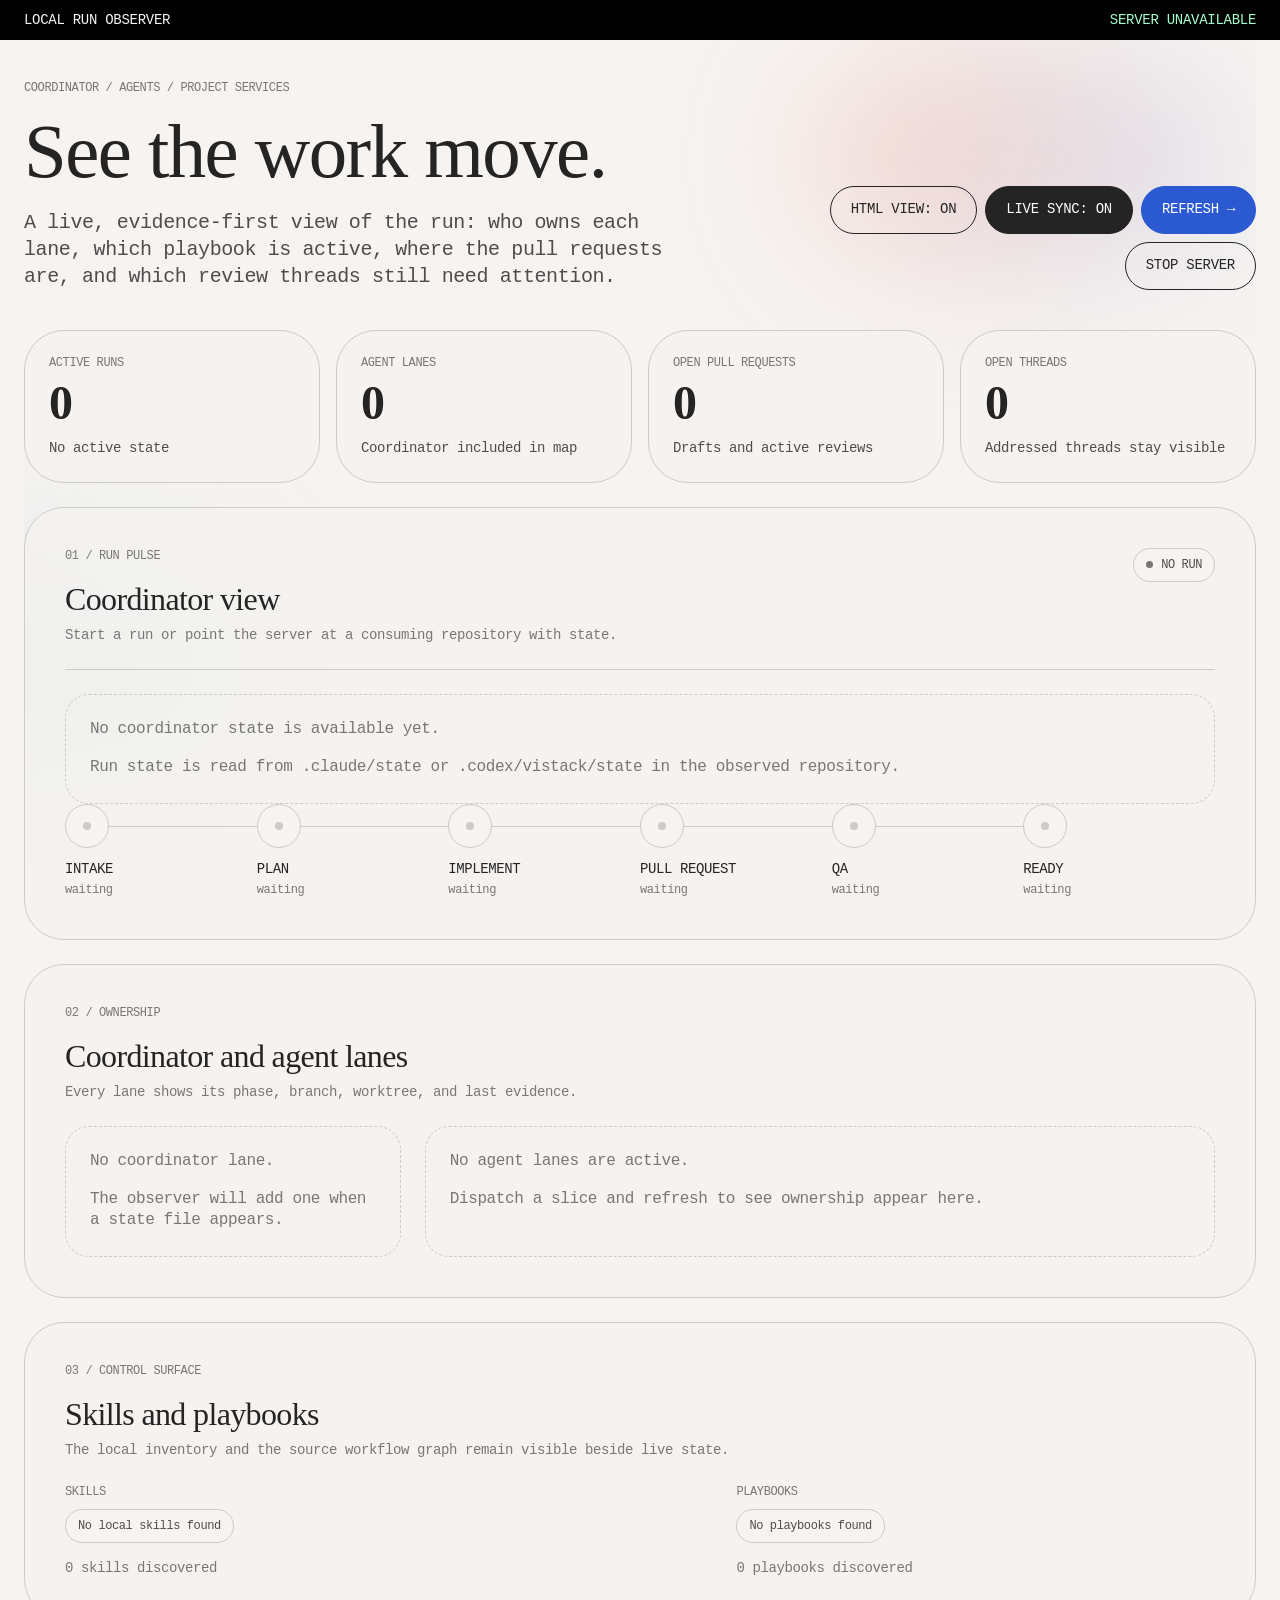
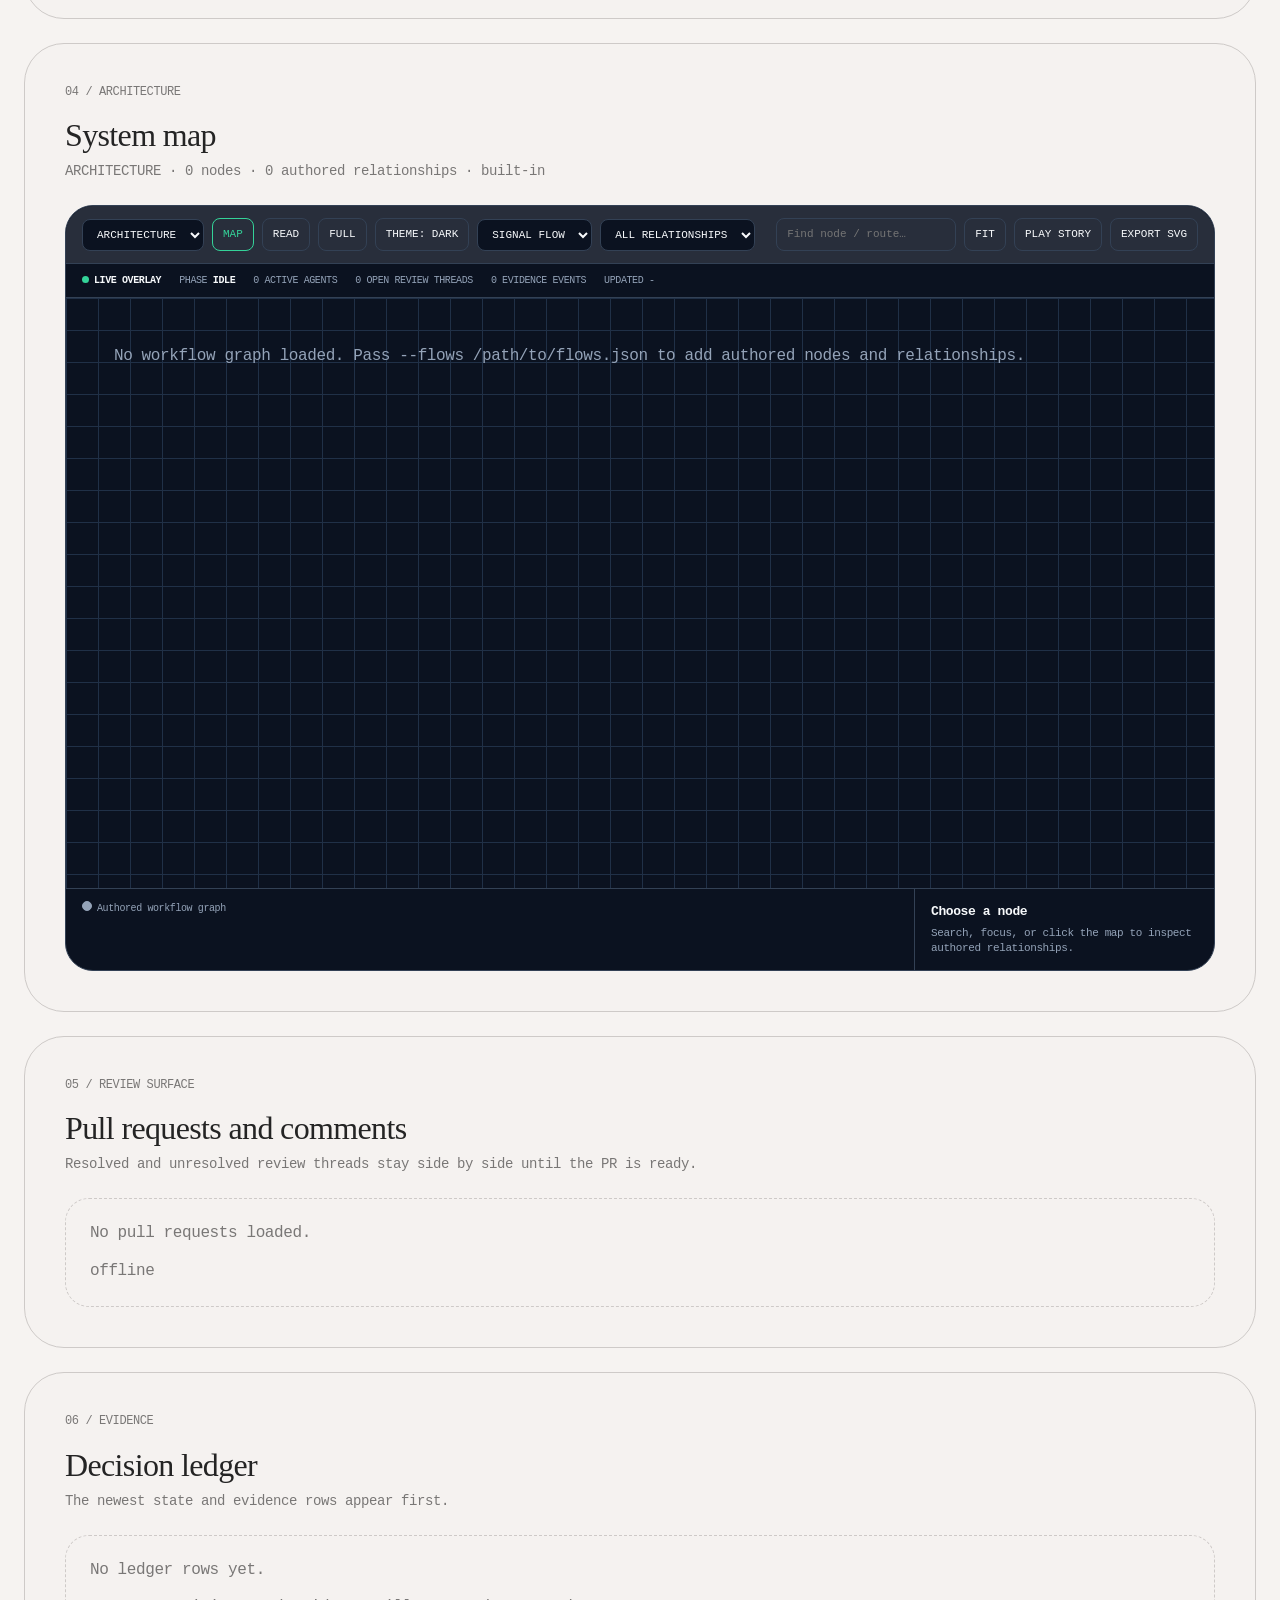
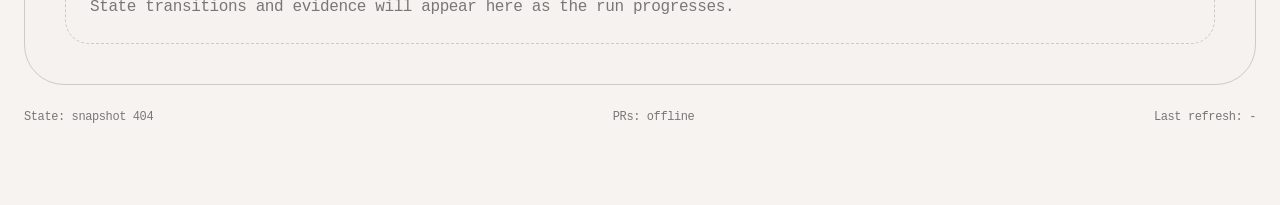
==== commit ee8564e9: "Add live activity overlays to visualizer" ====
--- a/visualizer/index.html
+++ b/visualizer/index.html
@@ -315,16 +315,27 @@
       .archify-toolbar button.is-active { border-color: var(--archify-accent); color: var(--archify-accent); }
       .archify-toolbar input { min-width: 180px; margin-left: auto; }
       .archify-toolbar select { background: var(--archify-bg); }
+      .archify-livebar { display: flex; flex-wrap: wrap; align-items: center; gap: 8px 18px; border-bottom: 1px solid var(--archify-border); padding: 10px 16px; color: var(--archify-muted); font-size: 10px; text-transform: uppercase; }
+      .archify-livebar strong { color: var(--archify-ink); font-weight: 600; }
+      .archify-livebar .live-pulse { display: inline-block; width: 7px; height: 7px; margin-right: 5px; border-radius: 50%; background: var(--archify-accent); box-shadow: 0 0 0 0 color-mix(in srgb, var(--archify-accent) 55%, transparent); animation: archify-pulse 1.8s infinite; }
+      @keyframes archify-pulse { 70% { box-shadow: 0 0 0 7px transparent; } 100% { box-shadow: 0 0 0 0 transparent; } }
       .archify-canvas { min-height: 590px; overflow: auto; background-image: linear-gradient(var(--archify-grid) 1px, transparent 1px), linear-gradient(90deg, var(--archify-grid) 1px, transparent 1px); background-size: 32px 32px; }
       .archify-canvas svg { display: block; min-width: 100%; }
       .archify-lane { fill: color-mix(in srgb, var(--archify-bg) 84%, white 16%); stroke: var(--archify-border); stroke-width: 1; }
       .archify-lane-label { fill: var(--archify-muted); font: 600 11px var(--font-abc-diatype-mono); letter-spacing: .08em; }
       .archify-edge { fill: none; stroke: #64748b; stroke-width: 1.5; opacity: .68; marker-end: url(#archify-arrow); transition: opacity .15s, stroke .15s, stroke-width .15s; }
       .archify-edge.is-route { stroke: var(--archify-accent); stroke-width: 2.7; opacity: 1; }
+      .archify-edge.is-live { stroke: var(--archify-accent); stroke-dasharray: 7 7; animation: archify-flow 1.1s linear infinite; opacity: 1; }
+      .archify-edge.is-attention { stroke: #fb923c; opacity: 1; }
+      .archify-shell.is-playing .archify-edge.is-route { stroke-dasharray: 7 7; animation: archify-flow .8s linear infinite; }
+      @keyframes archify-flow { to { stroke-dashoffset: -14; } }
       .archify-edge-label { fill: var(--archify-muted); font: 10px var(--font-abc-diatype-mono); pointer-events: none; }
       .archify-node { cursor: pointer; }
       .archify-node rect { fill: var(--node-fill, #1e293b); stroke: var(--node-stroke, #94a3b8); stroke-width: 1.4; transition: opacity .15s, stroke-width .15s, filter .15s; }
       .archify-node:hover rect, .archify-node.is-selected rect { stroke: var(--archify-accent); stroke-width: 2.5; filter: drop-shadow(0 0 8px color-mix(in srgb, var(--archify-accent) 55%, transparent)); }
+      .archify-node.is-live rect { animation: archify-node-live 1.8s ease-in-out infinite; }
+      .archify-node.is-attention rect { stroke: #fb923c; stroke-width: 2.2; }
+      @keyframes archify-node-live { 50% { filter: drop-shadow(0 0 9px color-mix(in srgb, var(--archify-accent) 45%, transparent)); } }
       .archify-node.is-dim, .archify-edge.is-dim { opacity: .16; }
       .archify-node-title { fill: var(--archify-ink); font: 600 12px var(--font-abc-diatype-mono); }
       .archify-node-subtitle { fill: var(--archify-muted); font: 10px var(--font-abc-diatype-mono); }
@@ -468,8 +479,10 @@
               <select id="map-route" aria-label="Trace a route"><option value="">TRACE ROUTE</option></select>
               <input id="map-search" type="search" placeholder="Find node / route…" aria-label="Find node or route">
               <button type="button" id="map-fit">FIT</button>
+              <button type="button" id="map-story">PLAY STORY</button>
               <button type="button" id="map-export">EXPORT SVG</button>
             </div>
+            <div class="archify-livebar" id="map-livebar" aria-live="polite"><span><i class="live-pulse"></i><strong>LIVE OVERLAY</strong></span><span>Waiting for snapshot</span></div>
             <div class="archify-canvas" id="system-map" tabindex="0" aria-label="Interactive architecture diagram"></div>
             <div class="archify-detail"><div class="archify-legend" id="map-legend"></div><aside class="archify-inspector" id="map-inspector"><strong>Choose a node</strong><p>Search, focus, or click the map to inspect authored relationships.</p></aside></div>
           </div>
@@ -532,7 +545,8 @@
         let viewEnabled = localStorage.getItem("run-observer-view") !== "off";
         let liveSync = localStorage.getItem("run-observer-sync") !== "off";
         let fetchInFlight = false;
-        const mapState = { theme: localStorage.getItem("observer-map-theme") || "dark", preset: localStorage.getItem("observer-map-preset") || "signal-flow", depth: "map", query: "", route: "", selected: null, type: "architecture" };
+        const mapState = { theme: localStorage.getItem("observer-map-theme") || "dark", preset: localStorage.getItem("observer-map-preset") || "signal-flow", depth: "map", query: "", route: "", selected: null, type: "architecture", playing: false };
+        let storyTimer = null;
 
         const $ = (id) => document.getElementById(id);
         const escapeHtml = (value) => String(value ?? "-").replace(/[&<>"']/g, (character) => ({ "&": "&amp;", "<": "&lt;", ">": "&gt;", '"': "&quot;", "'": "&#39;" })[character]);
@@ -620,11 +634,31 @@
           return category?.color ?? "#94a3b8";
         }
 
-        function nodeMarkup(node, position, color, selected, dim, detailed) {
+        function runtimeState(node, data) {
+          const activity = data.activity ?? {};
+          const text = `${node.id} ${node.name ?? ""} ${node.subtitle ?? ""}`.toLowerCase();
+          const tokens = [activity.status, activity.playbook, ...(activity.activeAgents ?? []).flatMap((agent) => [agent.role, agent.slice, agent.phase])].filter((token) => token && String(token).length > 2).map((token) => String(token).toLowerCase());
+          const live = tokens.some((token) => text.includes(token) || token.includes(text));
+          const review = Number(activity.review?.openThreads ?? 0) > 0 && /(review|comment|pr|pull|qa|quality|github)/.test(text);
+          const evidence = Number(activity.evidence?.count ?? 0) > 0 && /(evidence|ledger|state|proof|qa|verify)/.test(text);
+          return { live, review, evidence };
+        }
+
+        function nodeMarkup(node, position, color, selected, dim, detailed, state) {
           const label = compact(node.name, node.id);
           const subtitle = detailed ? compact(node.subtitle, "") : "";
           const titleSize = label.length > 25 ? 10 : 12;
-          return `<g class="archify-node ${selected ? "is-selected" : ""} ${dim ? "is-dim" : ""}" data-node-id="${escapeHtml(node.id)}" tabindex="0" role="button" aria-label="${escapeHtml(label)}" style="--node-stroke:${escapeHtml(color)};--node-fill:${escapeHtml(color)}22"><rect x="${position.x}" y="${position.y}" width="190" height="58" rx="10"></rect><circle cx="${position.x + 15}" cy="${position.y + 17}" r="5" fill="${escapeHtml(color)}"></circle><text class="archify-node-title" x="${position.x + 28}" y="${position.y + 22}" style="font-size:${titleSize}px">${escapeHtml(label)}</text>${subtitle ? `<text class="archify-node-subtitle" x="${position.x + 15}" y="${position.y + 43}">${escapeHtml(subtitle.slice(0, 34))}</text>` : ""}</g>`;
+          const runtimeClass = state.live ? "is-live" : state.review ? "is-attention" : "";
+          const runtimeLabel = state.live ? "LIVE" : state.review ? "REVIEW" : state.evidence ? "EVIDENCE" : "";
+          return `<g class="archify-node ${selected ? "is-selected" : ""} ${dim ? "is-dim" : ""} ${runtimeClass}" data-node-id="${escapeHtml(node.id)}" tabindex="0" role="button" aria-label="${escapeHtml(label)}" style="--node-stroke:${escapeHtml(color)};--node-fill:${escapeHtml(color)}22"><rect x="${position.x}" y="${position.y}" width="190" height="58" rx="10"></rect><circle cx="${position.x + 15}" cy="${position.y + 17}" r="5" fill="${escapeHtml(color)}"></circle><text class="archify-node-title" x="${position.x + 28}" y="${position.y + 22}" style="font-size:${titleSize}px">${escapeHtml(label)}</text>${subtitle ? `<text class="archify-node-subtitle" x="${position.x + 15}" y="${position.y + 43}">${escapeHtml(subtitle.slice(0, 34))}</text>` : ""}${runtimeLabel ? `<text class="archify-node-subtitle" x="${position.x + 169}" y="${position.y + 17}" text-anchor="end">${runtimeLabel}</text>` : ""}</g>`;
+        }
+
+        function renderLiveBar(data) {
+          const activity = data.activity ?? {};
+          const agents = activity.activeAgents?.length ?? 0;
+          const review = activity.review ?? {};
+          const evidence = activity.evidence ?? {};
+          $("map-livebar").innerHTML = `<span><i class="live-pulse"></i><strong>LIVE OVERLAY</strong></span><span>Phase <strong>${escapeHtml(compact(activity.status, "IDLE"))}</strong></span><span>${agents} active agent${agents === 1 ? "" : "s"}</span><span>${Number(review.openThreads ?? 0)} open review thread${Number(review.openThreads ?? 0) === 1 ? "" : "s"}</span><span>${Number(evidence.count ?? 0)} evidence events</span><span>Updated ${escapeHtml(dateText(activity.updatedAt))}</span>`;
         }
 
         function renderMap(data) {
@@ -651,19 +685,24 @@
             const startY = from.y + 29;
             const endY = to.y + 29;
             const route = mapState.route === edge.routeId;
+            const fromState = runtimeState(graph.byId.get(edge.from) ?? {}, data);
+            const toState = runtimeState(graph.byId.get(edge.to) ?? {}, data);
+            const live = fromState.live || toState.live;
+            const attention = fromState.review || toState.review;
             const dim = query && !matchingIds.has(edge.from) && !matchingIds.has(edge.to);
             const path = sameColumn ? `M ${startX} ${startY} C ${startX + 80} ${startY}, ${startX + 80} ${endY}, ${startX} ${endY}` : `M ${startX} ${startY} C ${startX + 40} ${startY}, ${endX - 40} ${endY}, ${endX} ${endY}`;
             const label = mapState.depth === "full" ? `<text class="archify-edge-label" x="${(startX + endX) / 2}" y="${(startY + endY) / 2 - 5}" text-anchor="middle">${escapeHtml(compact(edge.label, "relationship").slice(0, 26))}</text>` : "";
-            return `<path class="archify-edge ${route ? "is-route" : ""} ${dim ? "is-dim" : ""}" d="${path}" data-edge-from="${escapeHtml(edge.from)}" data-edge-to="${escapeHtml(edge.to)}"></path>${label}`;
+            return `<path class="archify-edge ${route ? "is-route" : ""} ${live ? "is-live" : ""} ${attention ? "is-attention" : ""} ${dim ? "is-dim" : ""}" d="${path}" data-edge-from="${escapeHtml(edge.from)}" data-edge-to="${escapeHtml(edge.to)}"></path>${label}`;
           }).join("");
           const laneMarkup = columns.map((column, index) => `<g><rect class="archify-lane" x="${nodeX(index) - 12}" y="16" width="214" height="${height - 32}" rx="14"></rect><text class="archify-lane-label" x="${nodeX(index)}" y="39">${escapeHtml(column.label)}</text></g>`).join("");
           const nodeMarkupText = graph.nodes.map((node) => {
             const position = positions.get(node.id);
             if (!position) return "";
             const dim = Boolean(query && !matchingIds.has(node.id));
-            return nodeMarkup(node, position, nodeColor(node, graph.categories), mapState.selected === node.id, dim, mapState.depth !== "map");
+            return nodeMarkup(node, position, nodeColor(node, graph.categories), mapState.selected === node.id, dim, mapState.depth !== "map", runtimeState(node, data));
           }).join("");
           $("map-kicker").textContent = `${mapState.type.replace("-", " ").toUpperCase()} · ${graph.nodes.length} nodes · ${graph.edges.length} authored relationships · ${compact(data.source?.flows, "built-in")}`;
+          renderLiveBar(data);
           $("architecture-canvas").dataset.theme = mapState.theme;
           $("architecture-canvas").dataset.preset = mapState.preset;
           $("system-map").innerHTML = columns.length ? `<svg xmlns="http://www.w3.org/2000/svg" width="${width}" height="${height}" viewBox="0 0 ${width} ${height}" role="img" aria-label="${escapeHtml(data.flow?.app?.name ?? "System architecture")}"><defs><marker id="archify-arrow" viewBox="0 0 10 10" refX="9" refY="5" markerWidth="6" markerHeight="6" orient="auto-start-reverse"><path d="M 0 0 L 10 5 L 0 10 z" fill="#64748b"></path></marker></defs>${laneMarkup}<g>${edgeMarkup}</g><g>${nodeMarkupText}</g></svg>` : `<div class="archify-empty">No workflow graph loaded. Pass <code>--flows /path/to/flows.json</code> to add authored nodes and relationships.</div>`;
@@ -796,6 +835,29 @@
           const canvas = $("system-map");
           canvas.scrollTo({ left: Math.max(0, (canvas.scrollWidth - canvas.clientWidth) / 2), top: 0, behavior: "smooth" });
         });
+        $("map-story").addEventListener("click", () => {
+          const routes = current.flow?.flows ?? [];
+          if (!routes.length) return;
+          mapState.playing = !mapState.playing;
+          if (mapState.playing) {
+            let index = Math.max(0, routes.findIndex((route) => route.id === mapState.route));
+            $("architecture-canvas").classList.add("is-playing");
+            $("map-story").textContent = "PAUSE STORY";
+            mapState.route = routes[index]?.id ?? routes[0].id;
+            renderMap(current);
+            storyTimer = window.setInterval(() => {
+              index = (index + 1) % routes.length;
+              mapState.route = routes[index].id;
+              renderMap(current);
+            }, 2400);
+          } else {
+            window.clearInterval(storyTimer);
+            storyTimer = null;
+            $("architecture-canvas").classList.remove("is-playing");
+            $("map-story").textContent = "PLAY STORY";
+            renderMap(current);
+          }
+        });
         $("map-export").addEventListener("click", () => {
           const svg = $("system-map").querySelector("svg");
           if (!svg) return;
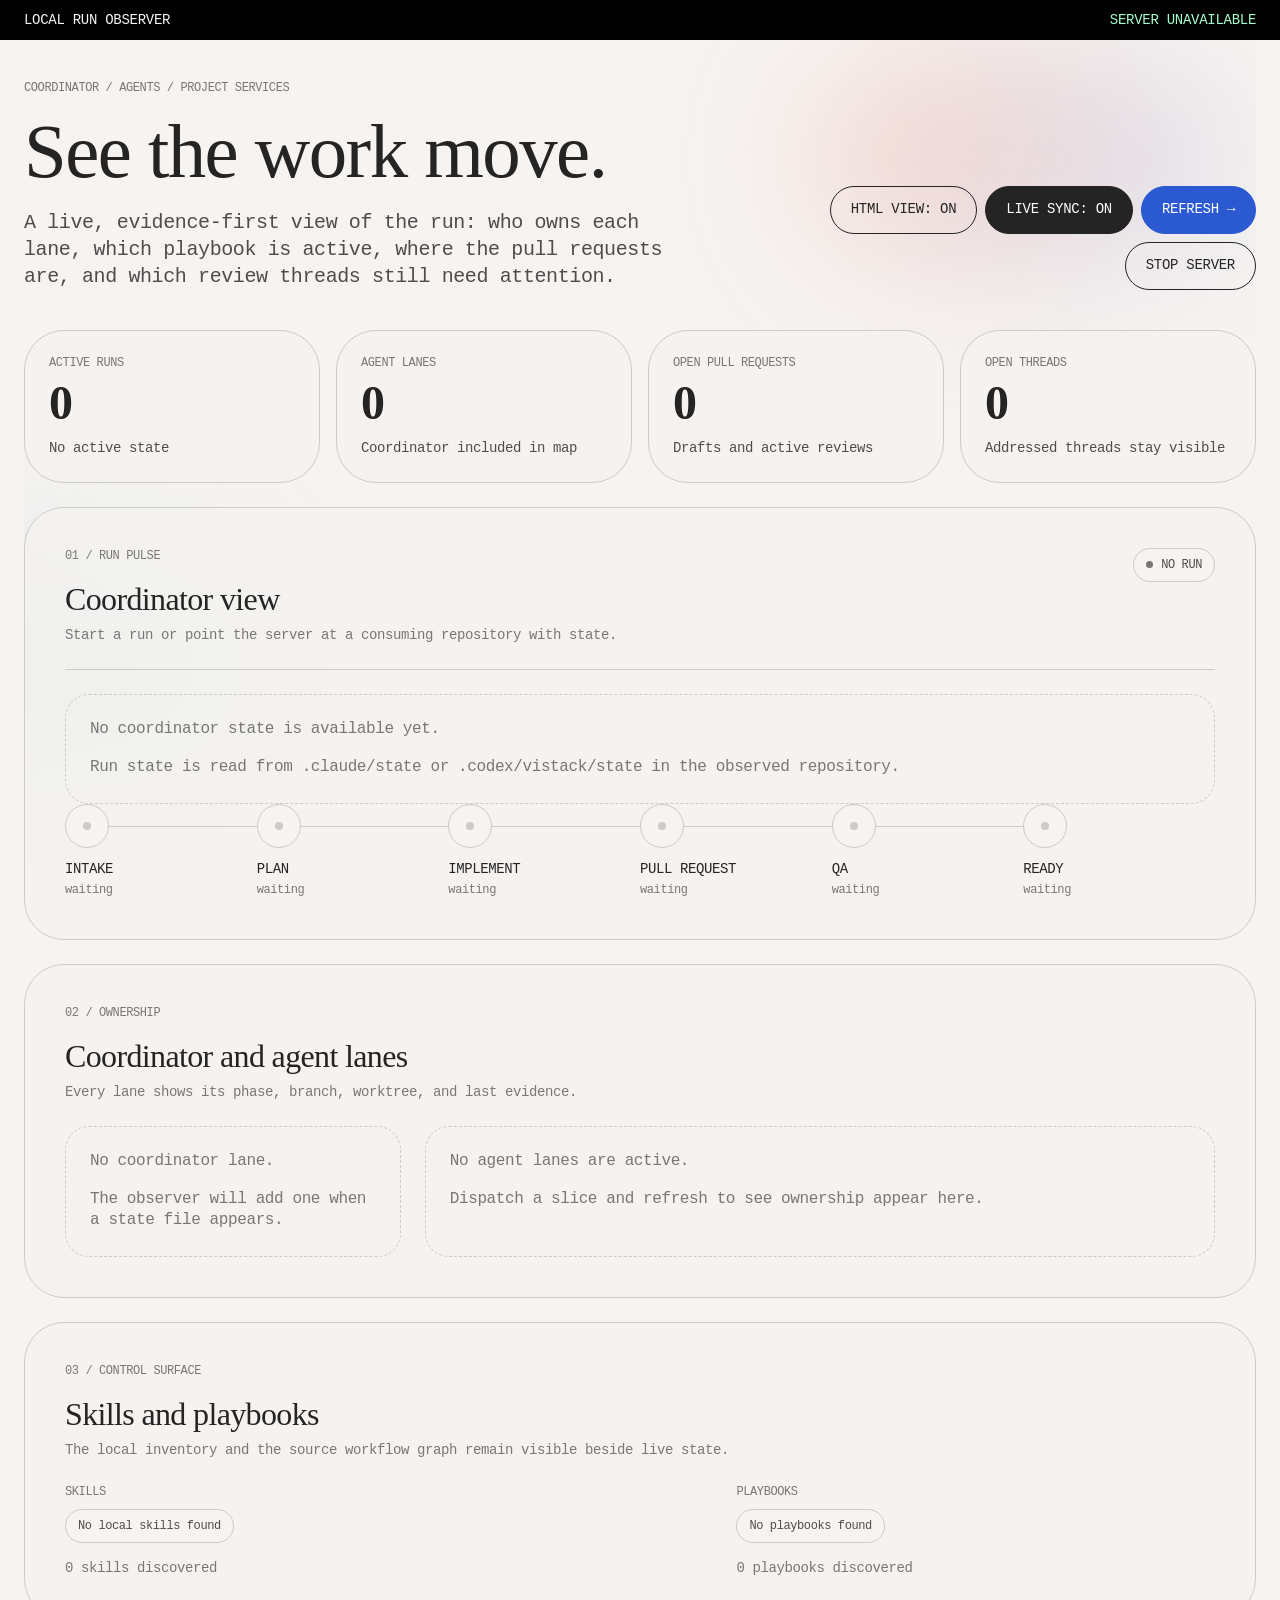
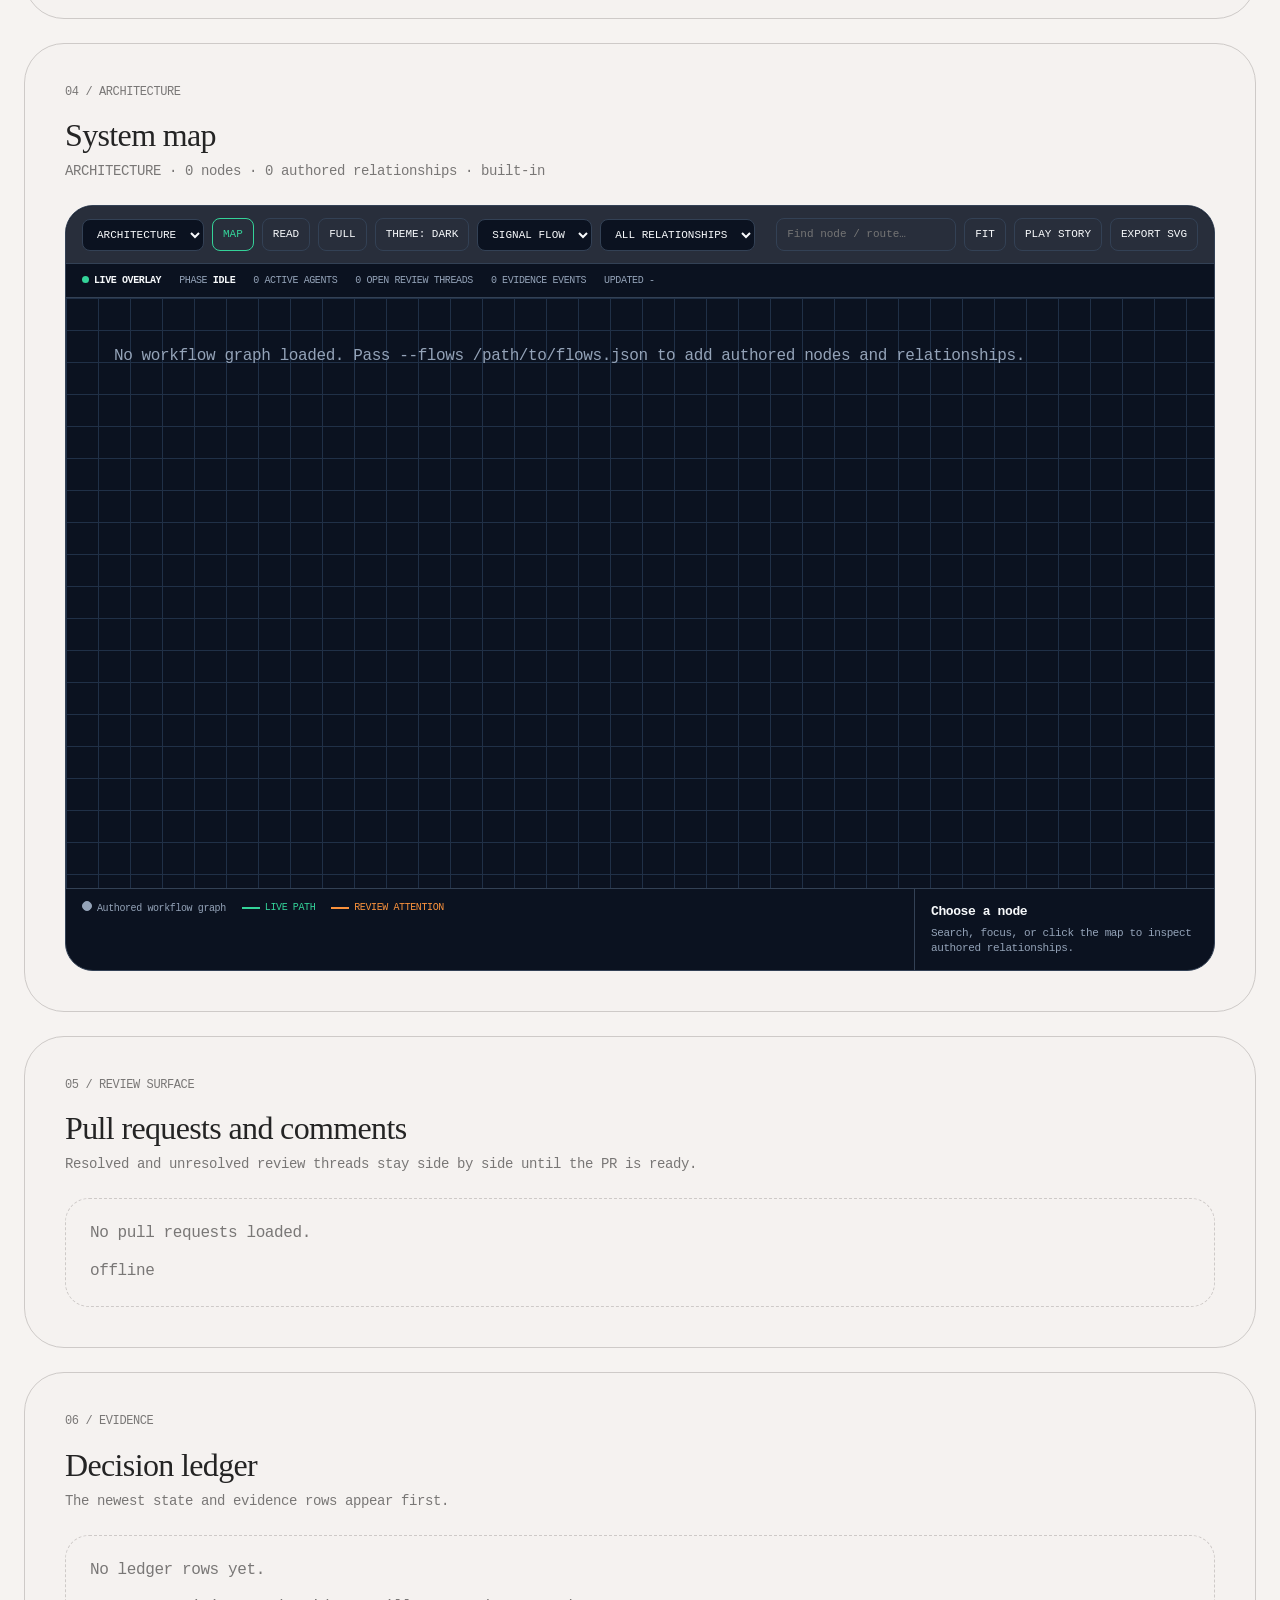
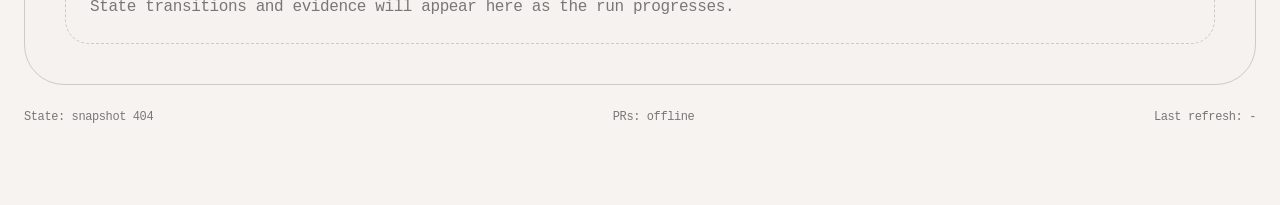
==== commit b426ff93: "Improve process diagram and agent card layout" ====
--- a/visualizer/index.html
+++ b/visualizer/index.html
@@ -252,15 +252,15 @@
       .monitor-row:last-child { padding-bottom: 0; }
       .monitor-row strong { font-weight: 500; text-align: right; }
 
-      .agent-grid { display: grid; grid-template-columns: repeat(2, minmax(0, 1fr)); gap: var(--spacing-16); }
-      .agent-card { border: 1px solid var(--color-ash); border-radius: 24px; padding: var(--spacing-24); background: rgba(246, 243, 241, 0.72); }
+      .agent-grid { display: grid; grid-template-columns: repeat(2, minmax(0, 1fr)); gap: var(--spacing-16); min-width: 0; }
+      .agent-card { min-width: 0; border: 1px solid var(--color-ash); border-radius: 24px; padding: var(--spacing-24); background: rgba(246, 243, 241, 0.72); }
       .agent-top { display: flex; align-items: start; justify-content: space-between; gap: 12px; margin-bottom: var(--spacing-16); }
       .agent-role { margin: 0; font-family: var(--font-untitled-serif); font-size: var(--text-subheading); }
       .agent-model { color: var(--color-smoke); font-size: var(--text-caption); text-transform: uppercase; }
       .agent-meta { display: grid; gap: 8px; margin: 0; }
-      .agent-meta div { display: flex; justify-content: space-between; gap: var(--spacing-16); font-size: var(--text-body-sm); }
+      .agent-meta div { display: grid; grid-template-columns: minmax(76px, 30%) minmax(0, 1fr); align-items: baseline; gap: var(--spacing-16); min-width: 0; font-size: var(--text-body-sm); }
       .agent-meta dt { color: var(--color-smoke); text-transform: uppercase; }
-      .agent-meta dd { max-width: 68%; margin: 0; overflow: hidden; text-align: right; text-overflow: ellipsis; white-space: nowrap; }
+      .agent-meta dd { min-width: 0; max-width: none; margin: 0; overflow: hidden; text-align: right; text-overflow: ellipsis; white-space: nowrap; }
 
       .surface-grid { display: grid; grid-template-columns: minmax(0, 1.15fr) minmax(0, 0.85fr); gap: var(--spacing-24); }
       .chip-list { display: flex; flex-wrap: wrap; gap: 8px; }
@@ -321,7 +321,7 @@
       @keyframes archify-pulse { 70% { box-shadow: 0 0 0 7px transparent; } 100% { box-shadow: 0 0 0 0 transparent; } }
       .archify-canvas { min-height: 590px; overflow: auto; background-image: linear-gradient(var(--archify-grid) 1px, transparent 1px), linear-gradient(90deg, var(--archify-grid) 1px, transparent 1px); background-size: 32px 32px; }
       .archify-canvas svg { display: block; min-width: 100%; }
-      .archify-lane { fill: color-mix(in srgb, var(--archify-bg) 84%, white 16%); stroke: var(--archify-border); stroke-width: 1; }
+      .archify-lane { fill: color-mix(in srgb, var(--archify-bg) 84%, white 16%); stroke: var(--archify-border); stroke-width: 1.2; stroke-dasharray: 7 6; }
       .archify-lane-label { fill: var(--archify-muted); font: 600 11px var(--font-abc-diatype-mono); letter-spacing: .08em; }
       .archify-edge { fill: none; stroke: #64748b; stroke-width: 1.5; opacity: .68; marker-end: url(#archify-arrow); transition: opacity .15s, stroke .15s, stroke-width .15s; }
       .archify-edge.is-route { stroke: var(--archify-accent); stroke-width: 2.7; opacity: 1; }
@@ -330,6 +330,7 @@
       .archify-shell.is-playing .archify-edge.is-route { stroke-dasharray: 7 7; animation: archify-flow .8s linear infinite; }
       @keyframes archify-flow { to { stroke-dashoffset: -14; } }
       .archify-edge-label { fill: var(--archify-muted); font: 10px var(--font-abc-diatype-mono); pointer-events: none; }
+      .archify-edge-label-bg { fill: var(--archify-bg); opacity: .92; }
       .archify-node { cursor: pointer; }
       .archify-node rect { fill: var(--node-fill, #1e293b); stroke: var(--node-stroke, #94a3b8); stroke-width: 1.4; transition: opacity .15s, stroke-width .15s, filter .15s; }
       .archify-node:hover rect, .archify-node.is-selected rect { stroke: var(--archify-accent); stroke-width: 2.5; filter: drop-shadow(0 0 8px color-mix(in srgb, var(--archify-accent) 55%, transparent)); }
@@ -342,6 +343,7 @@
       .archify-detail { display: grid; grid-template-columns: 1fr minmax(220px, 300px); border-top: 1px solid var(--archify-border); }
       .archify-legend { display: flex; flex-wrap: wrap; gap: 10px 16px; padding: 12px 16px; color: var(--archify-muted); font-size: 10px; }
       .archify-legend span::before { display: inline-block; width: 8px; height: 8px; margin-right: 5px; border: 1px solid currentColor; border-radius: 50%; background: currentColor; content: ""; }
+      .archify-legend .legend-line::before { width: 18px; height: 2px; border: 0; border-radius: 0; vertical-align: middle; }
       .archify-inspector { border-left: 1px solid var(--archify-border); padding: 14px 16px; color: var(--archify-muted); font-size: 11px; }
       .archify-inspector strong { display: block; margin-bottom: 5px; color: var(--archify-ink); font-size: 13px; }
       .archify-inspector p { margin: 0; }
@@ -625,7 +627,7 @@
         }
 
         function diagramEdges(graph) {
-          if (mapState.route) return graph.edges.filter((edge) => edge.routeId === mapState.route);
+          if (mapState.route && ["workflow", "sequence", "lifecycle"].includes(mapState.type)) return graph.edges.filter((edge) => edge.routeId === mapState.route);
           return graph.edges;
         }
 
@@ -684,17 +686,20 @@
             const endX = to.x;
             const startY = from.y + 29;
             const endY = to.y + 29;
-            const route = mapState.route === edge.routeId;
+            const route = mapState.route === edge.routeId && ["workflow", "sequence", "lifecycle"].includes(mapState.type);
             const fromState = runtimeState(graph.byId.get(edge.from) ?? {}, data);
             const toState = runtimeState(graph.byId.get(edge.to) ?? {}, data);
             const live = fromState.live || toState.live;
             const attention = fromState.review || toState.review;
             const dim = query && !matchingIds.has(edge.from) && !matchingIds.has(edge.to);
             const path = sameColumn ? `M ${startX} ${startY} C ${startX + 80} ${startY}, ${startX + 80} ${endY}, ${startX} ${endY}` : `M ${startX} ${startY} C ${startX + 40} ${startY}, ${endX - 40} ${endY}, ${endX} ${endY}`;
-            const label = mapState.depth === "full" ? `<text class="archify-edge-label" x="${(startX + endX) / 2}" y="${(startY + endY) / 2 - 5}" text-anchor="middle">${escapeHtml(compact(edge.label, "relationship").slice(0, 26))}</text>` : "";
+            const showLabels = mapState.depth === "full" || ["data-flow", "sequence"].includes(mapState.type);
+            const edgeLabel = escapeHtml(compact(edge.label, "relationship").slice(0, 30));
+            const labelWidth = Math.max(58, edgeLabel.length * 6.1);
+            const label = showLabels ? `<rect class="archify-edge-label-bg" x="${(startX + endX) / 2 - labelWidth / 2}" y="${(startY + endY) / 2 - 17}" width="${labelWidth}" height="20" rx="5"></rect><text class="archify-edge-label" x="${(startX + endX) / 2}" y="${(startY + endY) / 2 - 4}" text-anchor="middle">${edgeLabel}</text>` : "";
             return `<path class="archify-edge ${route ? "is-route" : ""} ${live ? "is-live" : ""} ${attention ? "is-attention" : ""} ${dim ? "is-dim" : ""}" d="${path}" data-edge-from="${escapeHtml(edge.from)}" data-edge-to="${escapeHtml(edge.to)}"></path>${label}`;
           }).join("");
-          const laneMarkup = columns.map((column, index) => `<g><rect class="archify-lane" x="${nodeX(index) - 12}" y="16" width="214" height="${height - 32}" rx="14"></rect><text class="archify-lane-label" x="${nodeX(index)}" y="39">${escapeHtml(column.label)}</text></g>`).join("");
+          const laneMarkup = columns.map((column, index) => `<g><rect class="archify-lane" x="${nodeX(index) - 12}" y="16" width="214" height="${height - 32}" rx="14"></rect><text class="archify-lane-label" x="${nodeX(index)}" y="39">${String(index + 1).padStart(2, "0")} / ${escapeHtml(column.label)}</text></g>`).join("");
           const nodeMarkupText = graph.nodes.map((node) => {
             const position = positions.get(node.id);
             if (!position) return "";
@@ -710,7 +715,8 @@
           $("map-type").value = mapState.type;
           $("map-preset").value = mapState.preset;
           $("map-theme").textContent = `THEME: ${mapState.theme.toUpperCase()}`;
-          $("map-legend").innerHTML = graph.categories.map((category) => `<span style="color:${escapeHtml(category.color ?? "#94a3b8")}">${escapeHtml(category.label ?? category.id)}</span>`).join("") || `<span>Authored workflow graph</span>`;
+          const categoryLegend = graph.categories.map((category) => `<span style="color:${escapeHtml(category.color ?? "#94a3b8")}">${escapeHtml(category.label ?? category.id)}</span>`).join("");
+          $("map-legend").innerHTML = `${categoryLegend || "<span>Authored workflow graph</span>"}<span class="legend-line" style="color:var(--archify-accent)">LIVE PATH</span><span class="legend-line" style="color:#fb923c">REVIEW ATTENTION</span>`;
           renderMapInspector(graph);
           $("system-map").querySelectorAll(".archify-node").forEach((element) => {
             element.addEventListener("click", () => { mapState.selected = element.dataset.nodeId; renderMap(current); });
@@ -825,7 +831,7 @@
           mapState.type = event.target.value;
           if (mapState.type === "code-review") {
             $("prs-heading").scrollIntoView({ behavior: "smooth", block: "start" });
-          } else if (["workflow", "sequence", "data-flow"].includes(mapState.type) && !mapState.route) {
+          } else if (["workflow", "sequence", "lifecycle"].includes(mapState.type) && !mapState.route) {
             const firstRoute = (current.flow?.flows ?? [])[0];
             if (firstRoute) mapState.route = firstRoute.id;
           }
